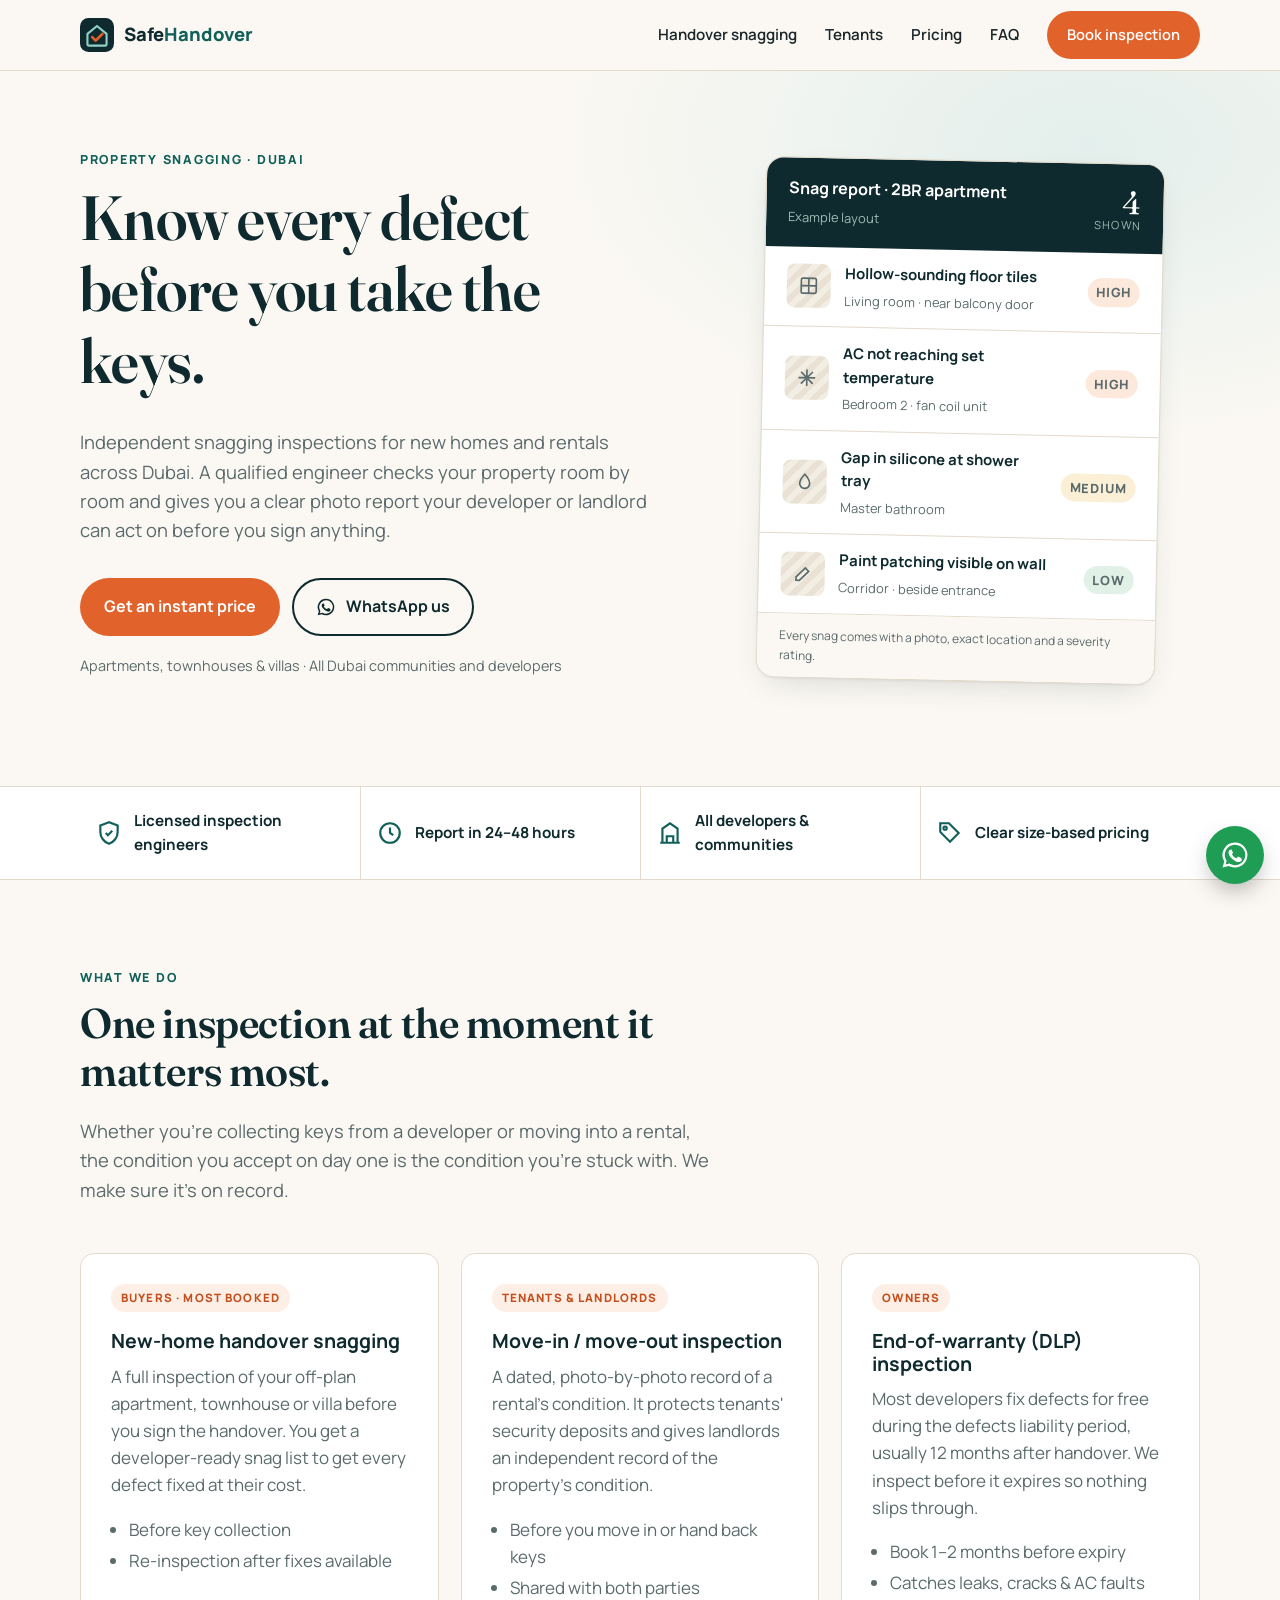
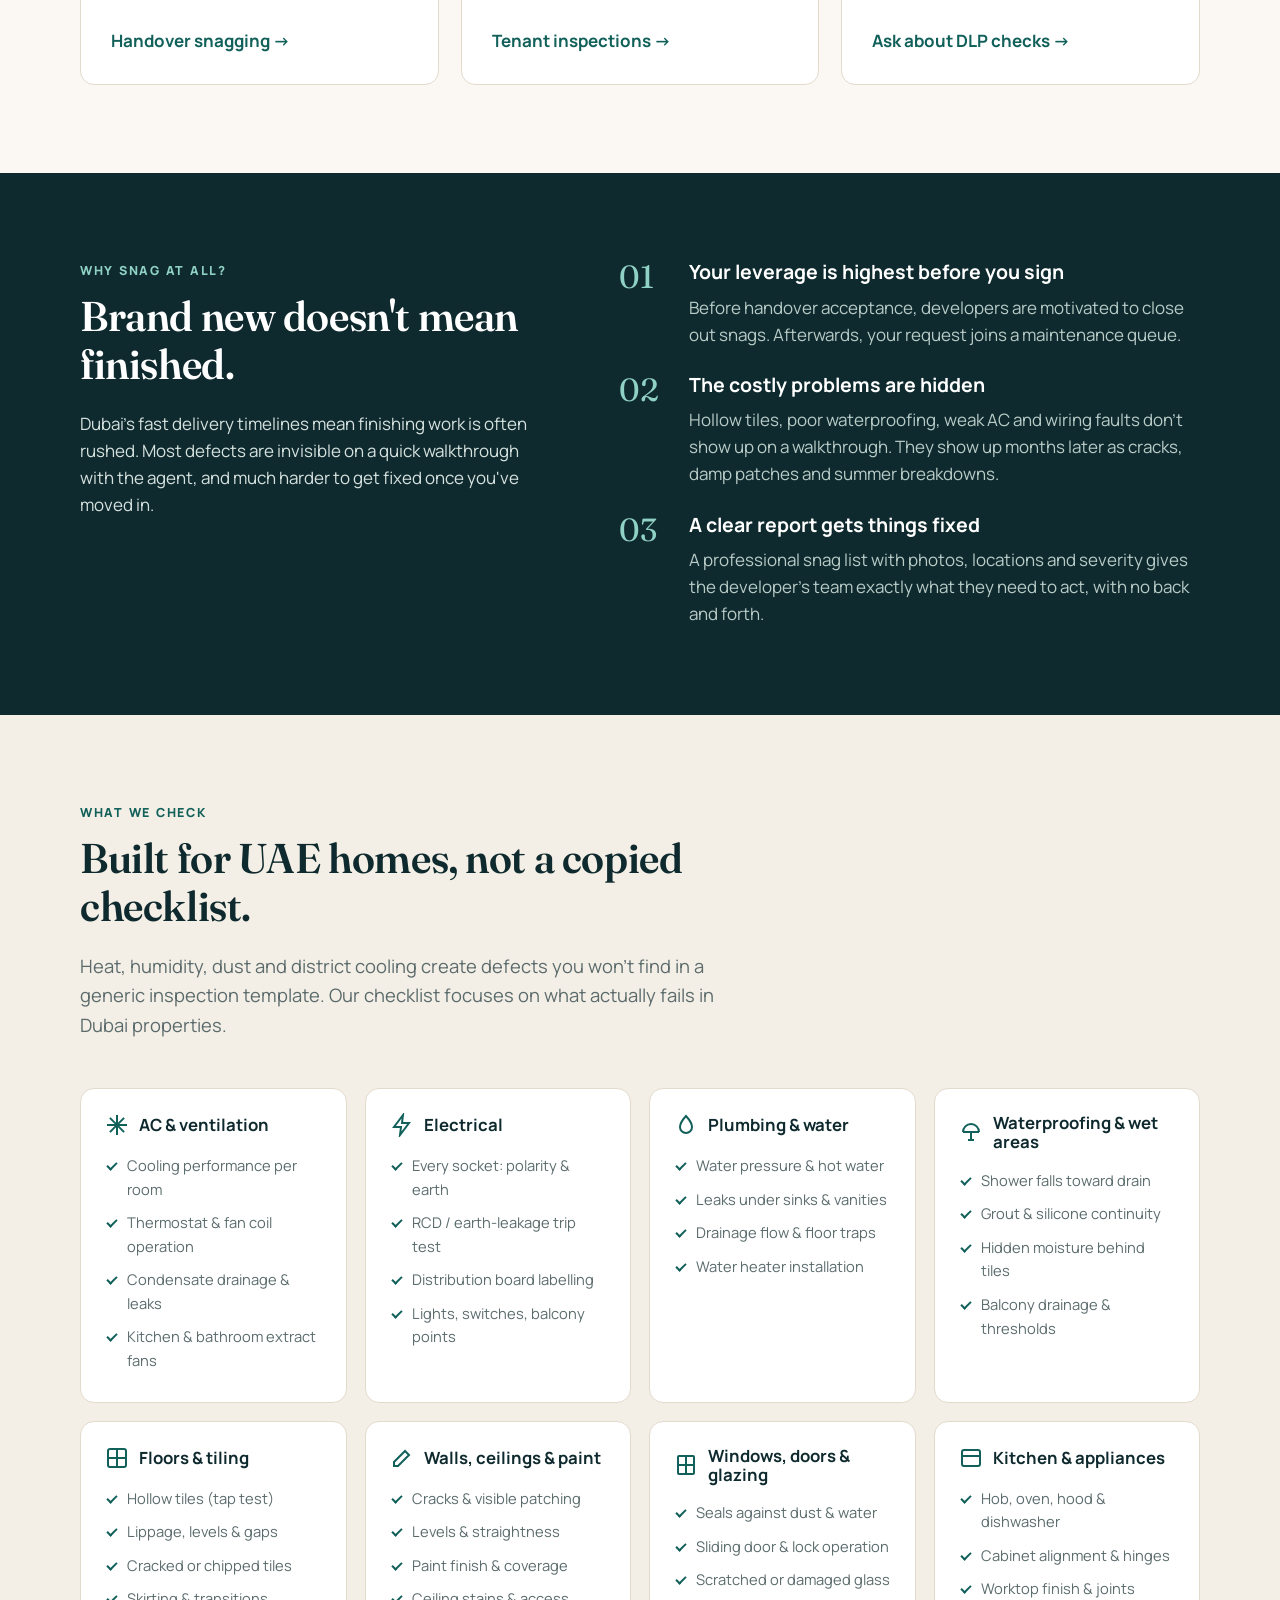
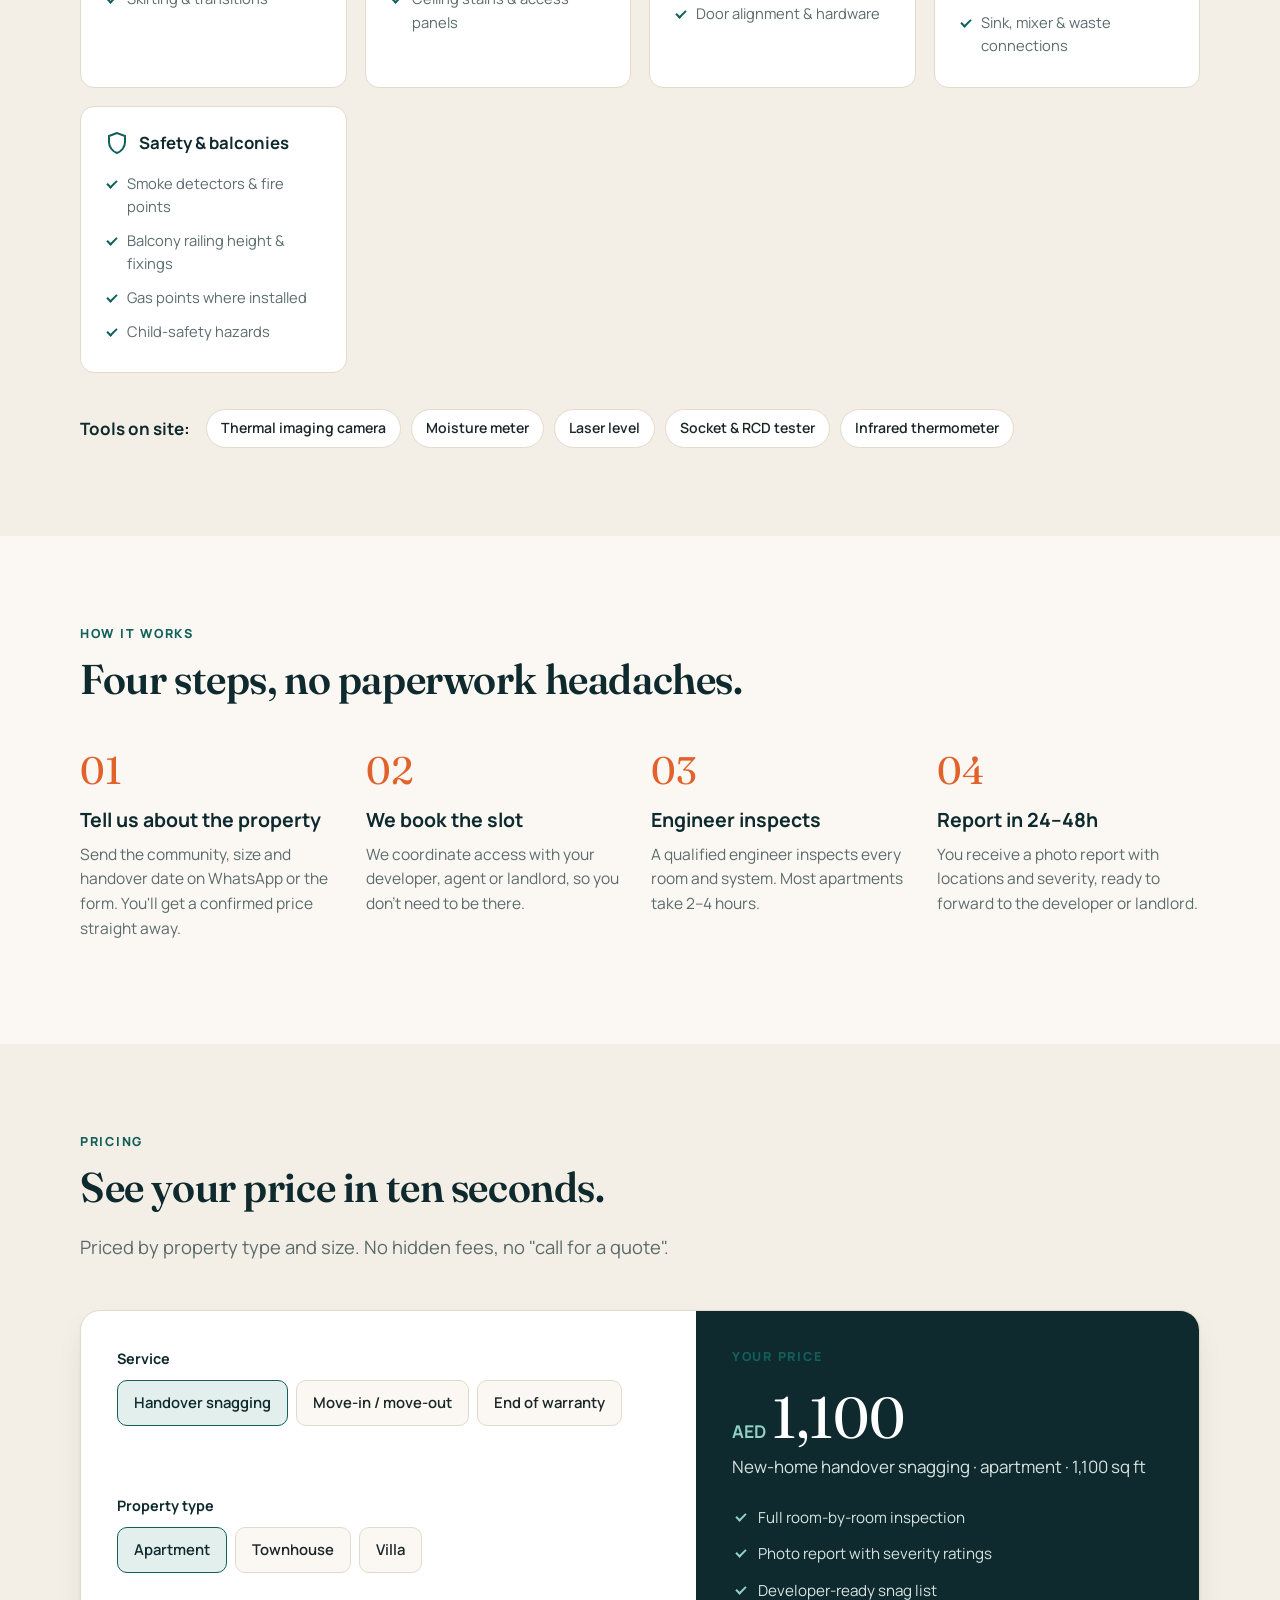
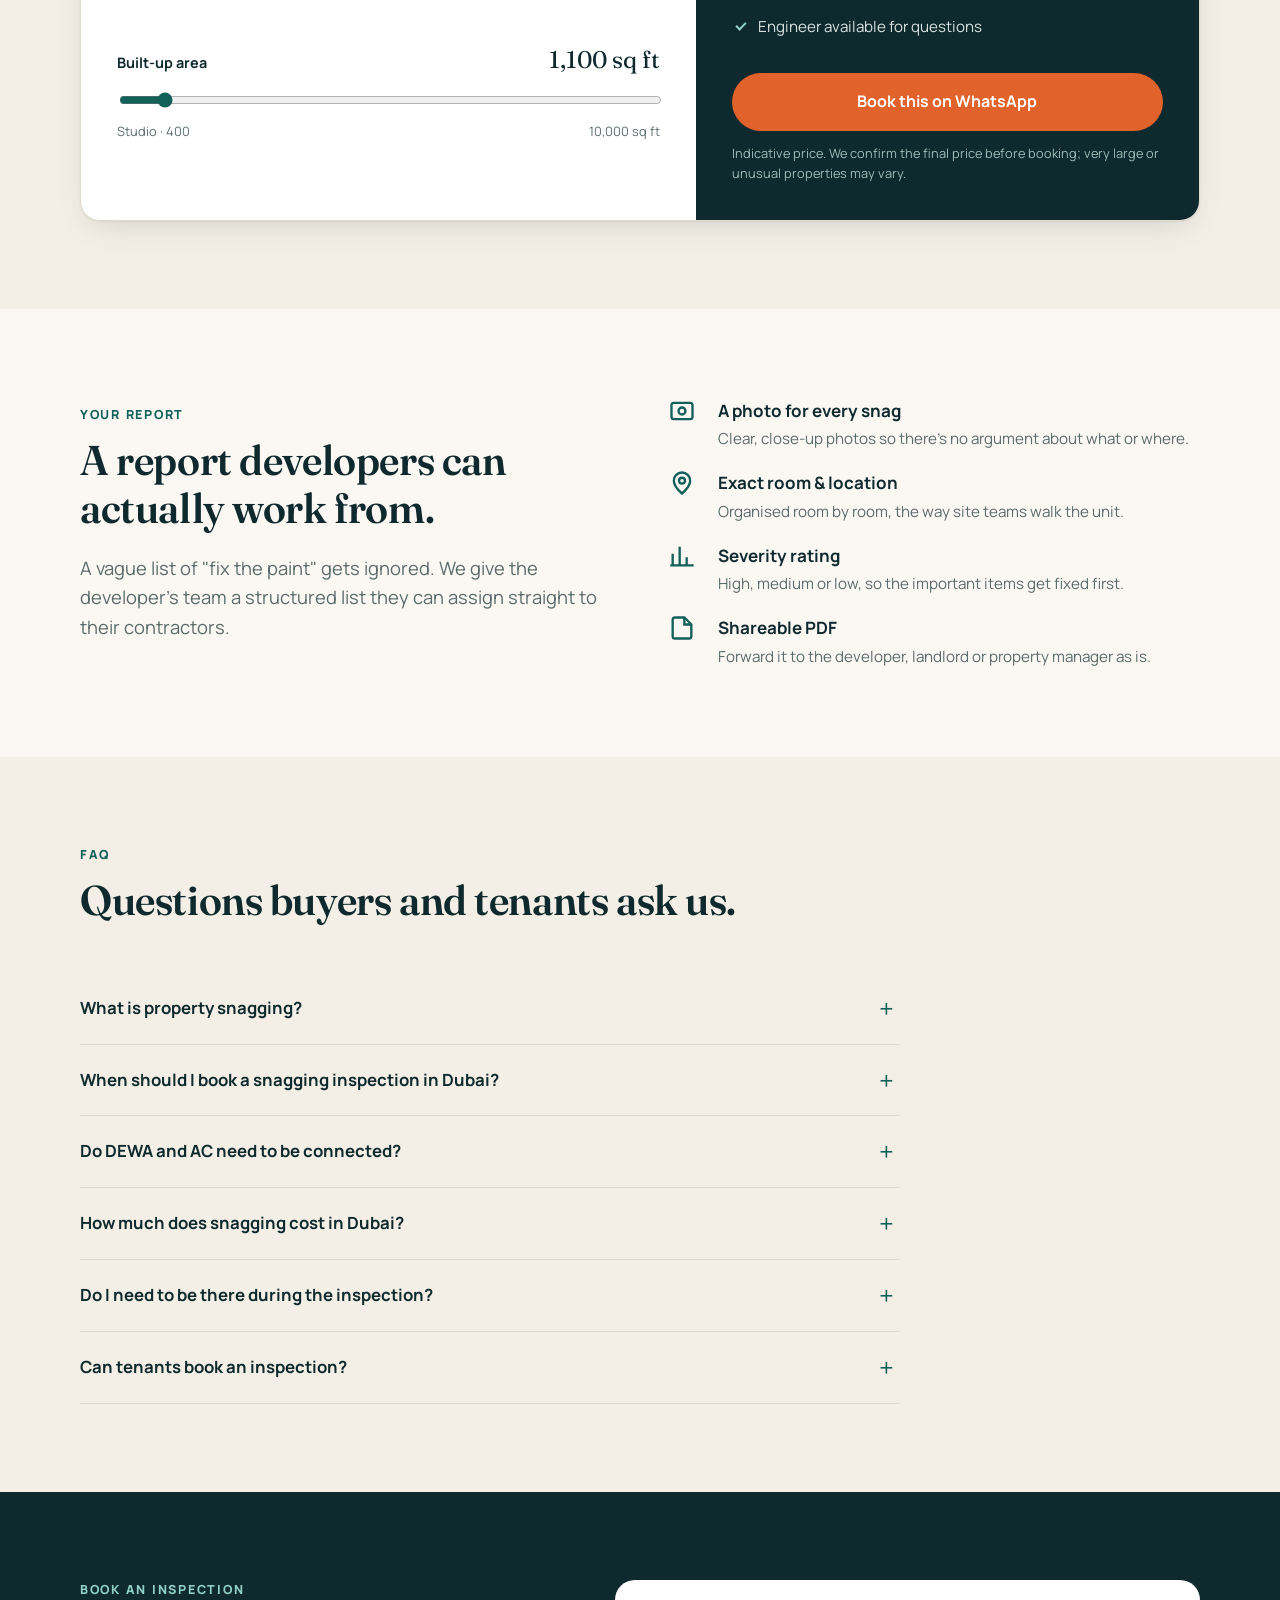
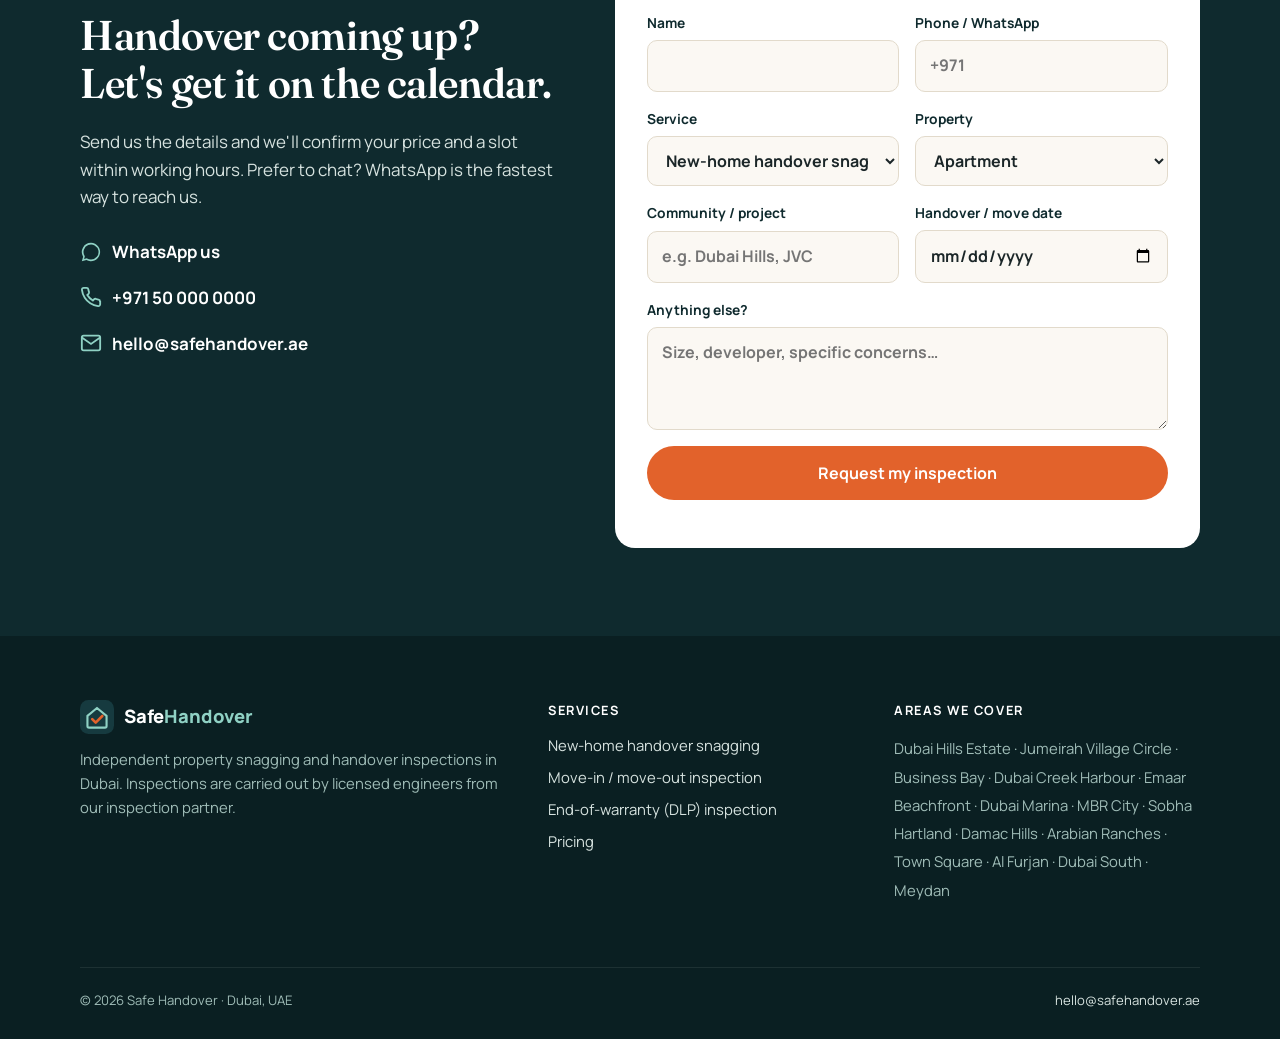
==== index.html @ fc0ac847 "Safe Handover MVP site: home, service pages, price calculator, SEO basics Co-Authored-By: Claude Opu" ====
<!doctype html>
<html lang="en">
<head>
<meta charset="utf-8">
<meta name="viewport" content="width=device-width, initial-scale=1">
<title>Property Snagging Dubai | New Home Handover Inspection | Safe Handover</title>
<meta name="description" content="Independent snagging inspections in Dubai for new-home handovers, end-of-warranty checks and tenant move-in/move-out. Licensed engineers, photo report in 24–48 hours, instant size-based pricing.">
<link rel="canonical" href="https://safehandover.ae/">
<meta name="theme-color" content="#0f2a2e">
<link rel="icon" href="/assets/favicon.svg" type="image/svg+xml">
<meta property="og:type" content="website">
<meta property="og:site_name" content="Safe Handover">
<meta property="og:title" content="Property Snagging Dubai | Safe Handover">
<meta property="og:description" content="Know every defect before you take the keys. Snagging inspections for new homes and rentals across Dubai.">
<meta property="og:url" content="https://safehandover.ae/">
<meta property="og:locale" content="en_AE">
<link rel="preconnect" href="https://fonts.googleapis.com">
<link rel="preconnect" href="https://fonts.gstatic.com" crossorigin>
<link href="https://fonts.googleapis.com/css2?family=Fraunces:opsz,wght@9..144,500;9..144,600&family=Manrope:wght@400;600;700;800&display=swap" rel="stylesheet">
<link rel="stylesheet" href="/assets/styles.css">
<script type="application/ld+json">
{
  "@context": "https://schema.org",
  "@graph": [
    {
      "@type": "HomeAndConstructionBusiness",
      "@id": "https://safehandover.ae/#business",
      "name": "Safe Handover",
      "url": "https://safehandover.ae/",
      "logo": "https://safehandover.ae/assets/favicon.svg",
      "description": "Property snagging and handover inspections for new homes, end-of-warranty checks and tenant move-in/move-out in Dubai.",
      "areaServed": [{ "@type": "City", "name": "Dubai" }],
      "priceRange": "AED 500 – AED 5,000",
      "currenciesAccepted": "AED",
      "openingHours": "Mo-Sa 08:00-20:00"
    },
    {
      "@type": "WebSite",
      "@id": "https://safehandover.ae/#website",
      "url": "https://safehandover.ae/",
      "name": "Safe Handover",
      "publisher": { "@id": "https://safehandover.ae/#business" }
    },
    {
      "@type": "FAQPage",
      "mainEntity": [
        { "@type": "Question", "name": "What is property snagging?", "acceptedAnswer": { "@type": "Answer", "text": "Snagging is a detailed inspection of a property to find defects, incomplete work and items that don't meet the agreed standard. The result is a snag list the developer, landlord or contractor can use to fix everything before you accept the property." } },
        { "@type": "Question", "name": "When should I book a snagging inspection in Dubai?", "acceptedAnswer": { "@type": "Answer", "text": "Book as soon as your developer issues the handover or inspection notice, and before you sign the handover acceptance. Once you sign, you have less leverage to get items fixed quickly." } },
        { "@type": "Question", "name": "Do DEWA and AC need to be connected?", "acceptedAnswer": { "@type": "Answer", "text": "Yes. Electricity, water and cooling (including district cooling where applicable) should be active so the engineer can test sockets, water pressure, drainage, water heaters and AC performance." } },
        { "@type": "Question", "name": "How much does snagging cost in Dubai?", "acceptedAnswer": { "@type": "Answer", "text": "Our pricing is based on property type and size. Use the instant price calculator on this page for an indicative quote; we confirm the final price before booking." } },
        { "@type": "Question", "name": "Do I need to be there during the inspection?", "acceptedAnswer": { "@type": "Answer", "text": "No. Many clients are overseas. We coordinate access with the developer or agent and send you the full photo report. You're welcome to join if you'd like to see the property." } },
        { "@type": "Question", "name": "Can tenants book an inspection?", "acceptedAnswer": { "@type": "Answer", "text": "Yes. A move-in inspection records the condition of a rental before you move in, so you have dated photo evidence when it's time to get your security deposit back." } }
      ]
    }
  ]
}
</script>
</head>
<body>
<a class="skip" href="#main">Skip to content</a>

<header class="site-header">
  <div class="wrap">
    <a class="logo" href="/" aria-label="Safe Handover home">
      <svg viewBox="0 0 64 64" aria-hidden="true"><rect width="64" height="64" rx="16" fill="#0f2a2e"/><path d="M14 30 32 15l18 15v19a3 3 0 0 1-3 3H17a3 3 0 0 1-3-3Z" fill="none" stroke="#8fd1c4" stroke-width="4" stroke-linejoin="round"/><path d="m23 36 6.5 6.5L42 30" fill="none" stroke="#e2622b" stroke-width="5" stroke-linecap="round" stroke-linejoin="round"/></svg>
      <span class="wordmark">Safe<b>Handover</b></span>
    </a>
    <nav class="nav" aria-label="Main">
      <a href="/handover-snagging/">Handover snagging</a>
      <a href="/move-in-move-out-inspection/">Tenants</a>
      <a href="/#pricing">Pricing</a>
      <a href="/#faq">FAQ</a>
      <a class="btn btn--primary" href="/#book">Book inspection</a>
    </nav>
  </div>
</header>

<main id="main">

<!-- Hero -->
<section class="hero">
  <div class="wrap">
    <div>
      <span class="eyebrow">Property snagging · Dubai</span>
      <h1>Know every defect before you take the keys.</h1>
      <p class="lede">Independent snagging inspections for new homes and rentals across Dubai. A qualified engineer checks your property room by room and gives you a clear photo report your developer or landlord can act on before you sign anything.</p>
      <div class="hero-ctas">
        <a class="btn btn--primary" href="#pricing">Get an instant price</a>
        <a class="btn btn--ghost" data-wa data-where="hero" href="#book">
          <svg viewBox="0 0 24 24" fill="currentColor" aria-hidden="true"><path d="M12 2a10 10 0 0 0-8.6 15.1L2 22l5-1.3A10 10 0 1 0 12 2Zm0 18.2a8.2 8.2 0 0 1-4.2-1.2l-.3-.2-3 .8.8-2.9-.2-.3A8.2 8.2 0 1 1 12 20.2Zm4.5-6.1c-.2-.1-1.5-.7-1.7-.8-.2-.1-.4-.1-.6.1l-.8 1c-.1.2-.3.2-.5.1a6.7 6.7 0 0 1-3.3-2.9c-.3-.4.3-.4.7-1.3.1-.2 0-.3 0-.4l-.8-1.8c-.2-.5-.4-.4-.6-.4h-.5a1 1 0 0 0-.7.3 3 3 0 0 0-.9 2.2 5.2 5.2 0 0 0 1.1 2.7 11.8 11.8 0 0 0 4.5 4c1.7.7 2.3.8 3.2.6.5-.1 1.5-.6 1.7-1.2.2-.6.2-1.1.2-1.2-.1-.1-.3-.2-.5-.3Z"/></svg>
          WhatsApp us
        </a>
      </div>
      <p class="hero-note">Apartments, townhouses &amp; villas · All Dubai communities and developers</p>
    </div>

    <figure class="report" aria-label="Example of a snag report">
      <div class="report-top">
        <div><strong>Snag report · 2BR apartment</strong><small>Example layout</small></div>
        <div class="report-count">4<small>shown</small></div>
      </div>
      <div class="snag">
        <div class="snag-thumb"><svg viewBox="0 0 24 24" fill="none" stroke="currentColor" stroke-width="2"><rect x="3" y="3" width="18" height="18" rx="2"/><path d="M3 12h18M12 3v18"/></svg></div>
        <div><b>Hollow-sounding floor tiles</b><span>Living room · near balcony door</span></div>
        <span class="tag tag--high">High</span>
      </div>
      <div class="snag">
        <div class="snag-thumb"><svg viewBox="0 0 24 24" fill="none" stroke="currentColor" stroke-width="2"><path d="M12 2v20M4.9 4.9l14.2 14.2M2 12h20M4.9 19.1 19.1 4.9"/></svg></div>
        <div><b>AC not reaching set temperature</b><span>Bedroom 2 · fan coil unit</span></div>
        <span class="tag tag--high">High</span>
      </div>
      <div class="snag">
        <div class="snag-thumb"><svg viewBox="0 0 24 24" fill="none" stroke="currentColor" stroke-width="2"><path d="M12 3s6 6.5 6 11a6 6 0 0 1-12 0c0-4.5 6-11 6-11Z"/></svg></div>
        <div><b>Gap in silicone at shower tray</b><span>Master bathroom</span></div>
        <span class="tag tag--med">Medium</span>
      </div>
      <div class="snag">
        <div class="snag-thumb"><svg viewBox="0 0 24 24" fill="none" stroke="currentColor" stroke-width="2"><path d="M4 20h4L19 9l-4-4L4 16v4Z"/></svg></div>
        <div><b>Paint patching visible on wall</b><span>Corridor · beside entrance</span></div>
        <span class="tag tag--low">Low</span>
      </div>
      <figcaption class="report-foot">Every snag comes with a photo, exact location and a severity rating.</figcaption>
    </figure>
  </div>
</section>

<!-- Trust strip -->
<div class="trust">
  <div class="wrap">
    <div class="trust-item"><svg viewBox="0 0 24 24" fill="none" stroke="currentColor" stroke-width="2"><path d="M12 2 4 5v6c0 5 3.4 9.4 8 11 4.6-1.6 8-6 8-11V5l-8-3Z"/><path d="m9 12 2 2 4-4"/></svg>Licensed inspection engineers</div>
    <div class="trust-item"><svg viewBox="0 0 24 24" fill="none" stroke="currentColor" stroke-width="2"><circle cx="12" cy="12" r="9"/><path d="M12 7v5l3 2"/></svg>Report in 24–48 hours</div>
    <div class="trust-item"><svg viewBox="0 0 24 24" fill="none" stroke="currentColor" stroke-width="2"><path d="M3 21h18M5 21V8l7-5 7 5v13M9 21v-6h6v6"/></svg>All developers &amp; communities</div>
    <div class="trust-item"><svg viewBox="0 0 24 24" fill="none" stroke="currentColor" stroke-width="2"><path d="M20 12 12 20l-9-9V3h8l9 9Z"/><circle cx="7.5" cy="7.5" r="1.5"/></svg>Clear size-based pricing</div>
  </div>
</div>

<!-- Services -->
<section class="section" id="services">
  <div class="wrap">
    <div class="section-head">
      <span class="eyebrow">What we do</span>
      <h2>One inspection at the moment it matters most.</h2>
      <p class="lede">Whether you're collecting keys from a developer or moving into a rental, the condition you accept on day one is the condition you're stuck with. We make sure it's on record.</p>
    </div>
    <div class="grid-3">
      <article class="card">
        <span class="badge">Buyers · most booked</span>
        <h3>New-home handover snagging</h3>
        <p>A full inspection of your off-plan apartment, townhouse or villa before you sign the handover. You get a developer-ready snag list to get every defect fixed at their cost.</p>
        <ul><li>Before key collection</li><li>Re-inspection after fixes available</li></ul>
        <a class="link" href="/handover-snagging/">Handover snagging</a>
      </article>
      <article class="card">
        <span class="badge">Tenants &amp; landlords</span>
        <h3>Move-in / move-out inspection</h3>
        <p>A dated, photo-by-photo record of a rental's condition. It protects tenants' security deposits and gives landlords an independent record of the property's condition.</p>
        <ul><li>Before you move in or hand back keys</li><li>Shared with both parties</li></ul>
        <a class="link" href="/move-in-move-out-inspection/">Tenant inspections</a>
      </article>
      <article class="card">
        <span class="badge">Owners</span>
        <h3>End-of-warranty (DLP) inspection</h3>
        <p>Most developers fix defects for free during the defects liability period, usually 12 months after handover. We inspect before it expires so nothing slips through.</p>
        <ul><li>Book 1–2 months before expiry</li><li>Catches leaks, cracks &amp; AC faults</li></ul>
        <a class="link" href="#book">Ask about DLP checks</a>
      </article>
    </div>
  </div>
</section>

<!-- Why -->
<section class="section section--ink">
  <div class="wrap why">
    <div>
      <span class="eyebrow">Why snag at all?</span>
      <h2>Brand new doesn't mean finished.</h2>
      <p>Dubai's fast delivery timelines mean finishing work is often rushed. Most defects are invisible on a quick walkthrough with the agent, and much harder to get fixed once you've moved in.</p>
    </div>
    <div class="why-points">
      <div class="why-point"><span class="why-num">01</span><div><h3>Your leverage is highest before you sign</h3><p>Before handover acceptance, developers are motivated to close out snags. Afterwards, your request joins a maintenance queue.</p></div></div>
      <div class="why-point"><span class="why-num">02</span><div><h3>The costly problems are hidden</h3><p>Hollow tiles, poor waterproofing, weak AC and wiring faults don't show up on a walkthrough. They show up months later as cracks, damp patches and summer breakdowns.</p></div></div>
      <div class="why-point"><span class="why-num">03</span><div><h3>A clear report gets things fixed</h3><p>A professional snag list with photos, locations and severity gives the developer's team exactly what they need to act, with no back and forth.</p></div></div>
    </div>
  </div>
</section>

<!-- What we check -->
<section class="section section--sand" id="checklist">
  <div class="wrap">
    <div class="section-head">
      <span class="eyebrow">What we check</span>
      <h2>Built for UAE homes, not a copied checklist.</h2>
      <p class="lede">Heat, humidity, dust and district cooling create defects you won't find in a generic inspection template. Our checklist focuses on what actually fails in Dubai properties.</p>
    </div>
    <div class="checks">
      <div class="check"><h3><svg viewBox="0 0 24 24" fill="none" stroke="currentColor" stroke-width="2"><path d="M12 2v20M4.9 4.9l14.2 14.2M2 12h20M4.9 19.1 19.1 4.9"/></svg>AC &amp; ventilation</h3><ul><li>Cooling performance per room</li><li>Thermostat &amp; fan coil operation</li><li>Condensate drainage &amp; leaks</li><li>Kitchen &amp; bathroom extract fans</li></ul></div>
      <div class="check"><h3><svg viewBox="0 0 24 24" fill="none" stroke="currentColor" stroke-width="2"><path d="M13 2 4 14h7l-1 8 9-12h-7l1-8Z"/></svg>Electrical</h3><ul><li>Every socket: polarity &amp; earth</li><li>RCD / earth-leakage trip test</li><li>Distribution board labelling</li><li>Lights, switches, balcony points</li></ul></div>
      <div class="check"><h3><svg viewBox="0 0 24 24" fill="none" stroke="currentColor" stroke-width="2"><path d="M12 3s6 6.5 6 11a6 6 0 0 1-12 0c0-4.5 6-11 6-11Z"/></svg>Plumbing &amp; water</h3><ul><li>Water pressure &amp; hot water</li><li>Leaks under sinks &amp; vanities</li><li>Drainage flow &amp; floor traps</li><li>Water heater installation</li></ul></div>
      <div class="check"><h3><svg viewBox="0 0 24 24" fill="none" stroke="currentColor" stroke-width="2"><path d="M4 12h16M4 12a8 8 0 0 1 16 0M12 12v8M9 20h6"/></svg>Waterproofing &amp; wet areas</h3><ul><li>Shower falls toward drain</li><li>Grout &amp; silicone continuity</li><li>Hidden moisture behind tiles</li><li>Balcony drainage &amp; thresholds</li></ul></div>
      <div class="check"><h3><svg viewBox="0 0 24 24" fill="none" stroke="currentColor" stroke-width="2"><rect x="3" y="3" width="18" height="18" rx="2"/><path d="M3 12h18M12 3v18"/></svg>Floors &amp; tiling</h3><ul><li>Hollow tiles (tap test)</li><li>Lippage, levels &amp; gaps</li><li>Cracked or chipped tiles</li><li>Skirting &amp; transitions</li></ul></div>
      <div class="check"><h3><svg viewBox="0 0 24 24" fill="none" stroke="currentColor" stroke-width="2"><path d="M4 20h4L19 9l-4-4L4 16v4Z"/></svg>Walls, ceilings &amp; paint</h3><ul><li>Cracks &amp; visible patching</li><li>Levels &amp; straightness</li><li>Paint finish &amp; coverage</li><li>Ceiling stains &amp; access panels</li></ul></div>
      <div class="check"><h3><svg viewBox="0 0 24 24" fill="none" stroke="currentColor" stroke-width="2"><rect x="4" y="3" width="16" height="18" rx="1"/><path d="M12 3v18M4 12h16"/></svg>Windows, doors &amp; glazing</h3><ul><li>Seals against dust &amp; water</li><li>Sliding door &amp; lock operation</li><li>Scratched or damaged glass</li><li>Door alignment &amp; hardware</li></ul></div>
      <div class="check"><h3><svg viewBox="0 0 24 24" fill="none" stroke="currentColor" stroke-width="2"><rect x="3" y="4" width="18" height="16" rx="2"/><path d="M3 10h18M8 15h.01M12 15h.01"/></svg>Kitchen &amp; appliances</h3><ul><li>Hob, oven, hood &amp; dishwasher</li><li>Cabinet alignment &amp; hinges</li><li>Worktop finish &amp; joints</li><li>Sink, mixer &amp; waste connections</li></ul></div>
      <div class="check"><h3><svg viewBox="0 0 24 24" fill="none" stroke="currentColor" stroke-width="2"><path d="M12 2 4 5v6c0 5 3.4 9.4 8 11 4.6-1.6 8-6 8-11V5l-8-3Z"/></svg>Safety &amp; balconies</h3><ul><li>Smoke detectors &amp; fire points</li><li>Balcony railing height &amp; fixings</li><li>Gas points where installed</li><li>Child-safety hazards</li></ul></div>
    </div>
    <div class="tools">
      <strong>Tools on site:</strong>
      <span class="chip">Thermal imaging camera</span>
      <span class="chip">Moisture meter</span>
      <span class="chip">Laser level</span>
      <span class="chip">Socket &amp; RCD tester</span>
      <span class="chip">Infrared thermometer</span>
    </div>
  </div>
</section>

<!-- How it works -->
<section class="section" id="how">
  <div class="wrap">
    <div class="section-head">
      <span class="eyebrow">How it works</span>
      <h2>Four steps, no paperwork headaches.</h2>
    </div>
    <div class="steps">
      <div class="step"><h3>Tell us about the property</h3><p>Send the community, size and handover date on WhatsApp or the form. You'll get a confirmed price straight away.</p></div>
      <div class="step"><h3>We book the slot</h3><p>We coordinate access with your developer, agent or landlord, so you don't need to be there.</p></div>
      <div class="step"><h3>Engineer inspects</h3><p>A qualified engineer inspects every room and system. Most apartments take 2–4 hours.</p></div>
      <div class="step"><h3>Report in 24–48h</h3><p>You receive a photo report with locations and severity, ready to forward to the developer or landlord.</p></div>
    </div>
  </div>
</section>

<!-- Pricing -->
<section class="section section--sand" id="pricing">
  <div class="wrap">
    <div class="section-head">
      <span class="eyebrow">Pricing</span>
      <h2>See your price in ten seconds.</h2>
      <p class="lede">Priced by property type and size. No hidden fees, no "call for a quote".</p>
    </div>
    <div class="calc">
      <form class="calc-form" id="calc" onsubmit="return false">
        <div>
          <span class="field-label">Service</span>
          <div class="seg">
            <input type="radio" name="service" id="s-handover" value="handover" checked><label for="s-handover">Handover snagging</label>
            <input type="radio" name="service" id="s-tenancy" value="tenancy"><label for="s-tenancy">Move-in / move-out</label>
            <input type="radio" name="service" id="s-dlp" value="dlp"><label for="s-dlp">End of warranty</label>
          </div>
        </div>
        <div>
          <span class="field-label">Property type</span>
          <div class="seg">
            <input type="radio" name="ptype" id="t-apartment" value="apartment" checked><label for="t-apartment">Apartment</label>
            <input type="radio" name="ptype" id="t-townhouse" value="townhouse"><label for="t-townhouse">Townhouse</label>
            <input type="radio" name="ptype" id="t-villa" value="villa"><label for="t-villa">Villa</label>
          </div>
        </div>
        <div>
          <div class="size-row"><label class="field-label" for="size">Built-up area</label><span class="size-out" id="size-out">1,100 sq ft</span></div>
          <input type="range" id="size" min="400" max="10000" step="50" value="1100">
          <div class="range-ends"><span>Studio · 400</span><span>10,000 sq ft</span></div>
        </div>
      </form>
      <div class="calc-result" aria-live="polite">
        <span class="eyebrow">Your price</span>
        <div class="price"><small>AED</small><span id="price-out">1,100</span></div>
        <span id="price-summary">New-home handover snagging · apartment · 1,100 sq ft</span>
        <ul>
          <li>Full room-by-room inspection</li>
          <li>Photo report with severity ratings</li>
          <li>Developer-ready snag list</li>
          <li>Engineer available for questions</li>
        </ul>
        <a class="btn btn--primary" id="price-book" href="#book">Book this on WhatsApp</a>
        <p class="calc-note">Indicative price. We confirm the final price before booking; very large or unusual properties may vary.</p>
      </div>
    </div>
  </div>
</section>

<!-- Report -->
<section class="section" id="report">
  <div class="wrap split">
    <div>
      <span class="eyebrow">Your report</span>
      <h2>A report developers can actually work from.</h2>
      <p class="lede">A vague list of "fix the paint" gets ignored. We give the developer's team a structured list they can assign straight to their contractors.</p>
    </div>
    <ul class="feature-list">
      <li><svg viewBox="0 0 24 24" fill="none" stroke="currentColor" stroke-width="2"><rect x="3" y="5" width="18" height="14" rx="2"/><circle cx="12" cy="12" r="3"/></svg><div><b>A photo for every snag</b><span>Clear, close-up photos so there's no argument about what or where.</span></div></li>
      <li><svg viewBox="0 0 24 24" fill="none" stroke="currentColor" stroke-width="2"><path d="M12 21s-7-6.1-7-11a7 7 0 0 1 14 0c0 4.9-7 11-7 11Z"/><circle cx="12" cy="10" r="2.5"/></svg><div><b>Exact room &amp; location</b><span>Organised room by room, the way site teams walk the unit.</span></div></li>
      <li><svg viewBox="0 0 24 24" fill="none" stroke="currentColor" stroke-width="2"><path d="M4 20V10M10 20V4M16 20v-7M22 20H2"/></svg><div><b>Severity rating</b><span>High, medium or low, so the important items get fixed first.</span></div></li>
      <li><svg viewBox="0 0 24 24" fill="none" stroke="currentColor" stroke-width="2"><path d="M14 3H6a2 2 0 0 0-2 2v14a2 2 0 0 0 2 2h12a2 2 0 0 0 2-2V9l-6-6Z"/><path d="M14 3v6h6"/></svg><div><b>Shareable PDF</b><span>Forward it to the developer, landlord or property manager as is.</span></div></li>
    </ul>
  </div>
</section>

<!-- FAQ -->
<section class="section section--sand" id="faq">
  <div class="wrap">
    <div class="section-head">
      <span class="eyebrow">FAQ</span>
      <h2>Questions buyers and tenants ask us.</h2>
    </div>
    <div class="faq">
      <details><summary>What is property snagging?</summary><p>Snagging is a detailed inspection of a property to find defects, incomplete work and items that don't meet the agreed standard. The result is a snag list the developer, landlord or contractor can use to fix everything before you accept the property.</p></details>
      <details><summary>When should I book a snagging inspection in Dubai?</summary><p>Book as soon as your developer issues the handover or inspection notice, and before you sign the handover acceptance. Once you sign, you have less leverage to get items fixed quickly.</p></details>
      <details><summary>Do DEWA and AC need to be connected?</summary><p>Yes. Electricity, water and cooling (including district cooling where applicable) should be active so the engineer can test sockets, water pressure, drainage, water heaters and AC performance.</p></details>
      <details><summary>How much does snagging cost in Dubai?</summary><p>Our pricing is based on property type and size. Use the <a href="#pricing">instant price calculator</a> for an indicative quote; we confirm the final price before booking.</p></details>
      <details><summary>Do I need to be there during the inspection?</summary><p>No. Many clients are overseas. We coordinate access with the developer or agent and send you the full photo report. You're welcome to join if you'd like to see the property.</p></details>
      <details><summary>Can tenants book an inspection?</summary><p>Yes. A move-in inspection records the condition of a rental before you move in, so you have dated photo evidence when it's time to get your security deposit back. <a href="/move-in-move-out-inspection/">More on tenant inspections</a>.</p></details>
    </div>
  </div>
</section>

<!-- Book -->
<section class="section section--ink" id="book">
  <div class="wrap book">
    <div>
      <span class="eyebrow">Book an inspection</span>
      <h2>Handover coming up? Let's get it on the calendar.</h2>
      <p>Send us the details and we'll confirm your price and a slot within working hours. Prefer to chat? WhatsApp is the fastest way to reach us.</p>
      <ul class="contact-lines">
        <li><a data-wa data-where="book" href="#"><svg viewBox="0 0 24 24" fill="currentColor"><path d="M12 2a10 10 0 0 0-8.6 15.1L2 22l5-1.3A10 10 0 1 0 12 2Zm0 18.2a8.2 8.2 0 0 1-4.2-1.2l-.3-.2-3 .8.8-2.9-.2-.3A8.2 8.2 0 1 1 12 20.2Z"/></svg><span class="val">WhatsApp us</span></a></li>
        <li><a data-phone href="#"><svg viewBox="0 0 24 24" fill="none" stroke="currentColor" stroke-width="2"><path d="M22 16.9v3a2 2 0 0 1-2.2 2 19.8 19.8 0 0 1-8.6-3.1 19.5 19.5 0 0 1-6-6A19.8 19.8 0 0 1 2.1 4.2 2 2 0 0 1 4.1 2h3a2 2 0 0 1 2 1.7c.1.9.4 1.8.7 2.7a2 2 0 0 1-.5 2.1L8 9.8a16 16 0 0 0 6 6l1.3-1.3a2 2 0 0 1 2.1-.4c.9.3 1.8.6 2.7.7a2 2 0 0 1 1.7 2Z"/></svg><span class="val"></span></a></li>
        <li><a data-email href="#"><svg viewBox="0 0 24 24" fill="none" stroke="currentColor" stroke-width="2"><rect x="2" y="4" width="20" height="16" rx="2"/><path d="m22 6-10 7L2 6"/></svg><span class="val"></span></a></li>
      </ul>
    </div>
    <form class="form" id="lead-form" novalidate>
      <label>Name<input name="name" autocomplete="name" required></label>
      <label>Phone / WhatsApp<input name="phone" type="tel" autocomplete="tel" placeholder="+971" required></label>
      <label>Service
        <select name="service">
          <option>New-home handover snagging</option>
          <option>Move-in / move-out inspection</option>
          <option>End-of-warranty (DLP) inspection</option>
          <option>Not sure yet</option>
        </select>
      </label>
      <label>Property
        <select name="property">
          <option>Apartment</option>
          <option>Townhouse</option>
          <option>Villa</option>
        </select>
      </label>
      <label>Community / project<input name="community" placeholder="e.g. Dubai Hills, JVC"></label>
      <label>Handover / move date<input name="date" type="date"></label>
      <label class="full">Anything else?<textarea name="message" rows="3" placeholder="Size, developer, specific concerns…"></textarea></label>
      <div class="full"><button class="btn btn--primary" type="submit">Request my inspection</button></div>
      <p class="form-msg full" role="status"></p>
    </form>
  </div>
</section>

</main>

<footer class="site-footer">
  <div class="wrap">
    <div class="footer-grid">
      <div>
        <a class="logo" href="/"><svg viewBox="0 0 64 64" aria-hidden="true" width="34" height="34"><rect width="64" height="64" rx="16" fill="#163a3f"/><path d="M14 30 32 15l18 15v19a3 3 0 0 1-3 3H17a3 3 0 0 1-3-3Z" fill="none" stroke="#8fd1c4" stroke-width="4" stroke-linejoin="round"/><path d="m23 36 6.5 6.5L42 30" fill="none" stroke="#e2622b" stroke-width="5" stroke-linecap="round" stroke-linejoin="round"/></svg><span class="wordmark">Safe<b>Handover</b></span></a>
        <p>Independent property snagging and handover inspections in Dubai. Inspections are carried out by licensed engineers from our inspection partner.</p>
      </div>
      <div>
        <h4>Services</h4>
        <ul>
          <li><a href="/handover-snagging/">New-home handover snagging</a></li>
          <li><a href="/move-in-move-out-inspection/">Move-in / move-out inspection</a></li>
          <li><a href="/#services">End-of-warranty (DLP) inspection</a></li>
          <li><a href="/#pricing">Pricing</a></li>
        </ul>
      </div>
      <div>
        <h4>Areas we cover</h4>
        <p class="areas">Dubai Hills Estate · Jumeirah Village Circle · Business Bay · Dubai Creek Harbour · Emaar Beachfront · Dubai Marina · MBR City · Sobha Hartland · Damac Hills · Arabian Ranches · Town Square · Al Furjan · Dubai South · Meydan</p>
      </div>
    </div>
    <div class="footer-bottom">
      <span>© <span data-year>2026</span> Safe Handover · Dubai, UAE</span>
      <span><a data-email href="#"><span class="val"></span></a></span>
    </div>
  </div>
</footer>

<a class="wa-float" data-wa data-where="float" href="#book" aria-label="Chat on WhatsApp"><svg viewBox="0 0 24 24" fill="currentColor"><path d="M12 2a10 10 0 0 0-8.6 15.1L2 22l5-1.3A10 10 0 1 0 12 2Zm0 18.2a8.2 8.2 0 0 1-4.2-1.2l-.3-.2-3 .8.8-2.9-.2-.3A8.2 8.2 0 1 1 12 20.2Zm4.5-6.1c-.2-.1-1.5-.7-1.7-.8-.2-.1-.4-.1-.6.1l-.8 1c-.1.2-.3.2-.5.1a6.7 6.7 0 0 1-3.3-2.9c-.3-.4.3-.4.7-1.3.1-.2 0-.3 0-.4l-.8-1.8c-.2-.5-.4-.4-.6-.4h-.5a1 1 0 0 0-.7.3 3 3 0 0 0-.9 2.2 5.2 5.2 0 0 0 1.1 2.7 11.8 11.8 0 0 0 4.5 4c1.7.7 2.3.8 3.2.6.5-.1 1.5-.6 1.7-1.2.2-.6.2-1.1.2-1.2-.1-.1-.3-.2-.5-.3Z"/></svg></a>

<script src="/assets/main.js" defer></script>
</body>
</html>
---- assets/styles.css ----
/* Safe Handover — single stylesheet, no build step */
:root {
  --ink: #0f2a2e;
  --teal: #11605a;
  --teal-soft: #e3efec;
  --sand: #f4efe6;
  --paper: #fbf8f3;
  --white: #ffffff;
  --line: #e2dacb;
  --text: #1b2628;
  --muted: #5b6b6c;
  --accent: #e2622b;
  --accent-dark: #c44f1c;
  --high: #c2410c;
  --med: #b7791f;
  --low: #3f7d58;
  --radius: 14px;
  --shadow: 0 1px 2px rgba(15, 42, 46, .06), 0 12px 32px -12px rgba(15, 42, 46, .18);
  --serif: "Fraunces", Georgia, "Times New Roman", serif;
  --sans: "Manrope", system-ui, -apple-system, "Segoe UI", sans-serif;
  --wrap: 1160px;
}

*, *::before, *::after { box-sizing: border-box; }
html { scroll-behavior: smooth; -webkit-text-size-adjust: 100%; }
body {
  margin: 0;
  font-family: var(--sans);
  font-size: 17px;
  line-height: 1.6;
  color: var(--text);
  background: var(--paper);
  -webkit-font-smoothing: antialiased;
}
img, svg { display: block; max-width: 100%; }
a { color: var(--teal); text-underline-offset: 3px; }
h1, h2, h3 { font-family: var(--serif); font-weight: 600; color: var(--ink); line-height: 1.15; letter-spacing: -0.01em; margin: 0 0 .5em; }
h1 { font-size: clamp(2.3rem, 5.2vw, 3.9rem); font-variation-settings: "opsz" 96; }
h2 { font-size: clamp(1.8rem, 3.4vw, 2.6rem); font-variation-settings: "opsz" 72; }
h3 { font-size: 1.22rem; font-family: var(--sans); font-weight: 700; letter-spacing: 0; }
p { margin: 0 0 1em; }
.wrap { width: 100%; max-width: var(--wrap); margin: 0 auto; padding: 0 20px; }
.eyebrow { font-size: .78rem; font-weight: 800; letter-spacing: .14em; text-transform: uppercase; color: var(--teal); margin-bottom: 12px; display: block; }
.lede { font-size: 1.15rem; color: var(--muted); max-width: 640px; }
.section { padding: 88px 0; }
.section--sand { background: var(--sand); }
.section--ink { background: var(--ink); color: #d6e2df; }
.section--ink h2, .section--ink h3 { color: var(--white); }
.section--ink .eyebrow { color: #8fd1c4; }
.section-head { max-width: 720px; margin-bottom: 48px; }
.skip { position: absolute; left: -9999px; }
.skip:focus { left: 16px; top: 16px; background: var(--white); padding: 8px 12px; z-index: 100; }

/* Buttons */
.btn { white-space: nowrap; display: inline-flex; align-items: center; gap: 10px; padding: 14px 22px; border-radius: 999px; font-weight: 700; font-size: 1rem; text-decoration: none; border: 2px solid transparent; cursor: pointer; transition: background .15s, transform .15s, border-color .15s; font-family: var(--sans); }
.btn:active { transform: translateY(1px); }
.btn--primary { background: var(--accent); color: var(--white); }
.btn--primary:hover { background: var(--accent-dark); }
.btn--ghost { border-color: var(--ink); color: var(--ink); background: transparent; }
.btn--ghost:hover { background: var(--ink); color: var(--white); }
.btn--wa { background: #1f9d55; color: var(--white); }
.btn--wa:hover { background: #17834a; }
.btn svg { width: 20px; height: 20px; flex: none; }

/* Header */
.site-header { position: sticky; top: 0; z-index: 50; background: rgba(251, 248, 243, .92); backdrop-filter: saturate(1.4) blur(10px); border-bottom: 1px solid var(--line); }
.site-header .wrap { display: flex; align-items: center; justify-content: space-between; height: 70px; gap: 16px; }
.logo { display: flex; align-items: center; gap: 10px; text-decoration: none; color: var(--ink); font-weight: 800; font-size: 1.15rem; letter-spacing: -.01em; }
.logo svg { width: 34px; height: 34px; }
.logo b { color: var(--teal); font-weight: 800; }
.nav { display: flex; align-items: center; gap: 28px; }
.nav a { color: var(--text); text-decoration: none; font-weight: 600; font-size: .95rem; }
.nav a:hover { color: var(--teal); }
.nav .btn { padding: 10px 18px; font-size: .92rem; color: var(--white); }
@media (max-width: 860px) { .nav a:not(.btn) { display: none; } }
@media (max-width: 400px) { .nav .btn { padding: 9px 14px; font-size: .85rem; } .logo { font-size: 1.05rem; } }

/* Hero */
.hero { padding: 72px 0 88px; position: relative; overflow: hidden; }
.hero::before { content: ""; position: absolute; inset: 0; background: radial-gradient(900px 500px at 85% 10%, var(--teal-soft), transparent 60%); z-index: -1; }
.hero .wrap { display: grid; grid-template-columns: 1.1fr .9fr; gap: 56px; align-items: center; }
.hero .lede { margin: 20px 0 32px; }
.hero-ctas { display: flex; flex-wrap: wrap; gap: 12px; }
.hero-note { margin-top: 18px; font-size: .9rem; color: var(--muted); }
@media (max-width: 920px) { .hero .wrap { grid-template-columns: 1fr; } .hero { padding: 48px 0 64px; } }

/* Report mock */
.report { background: var(--white); border-radius: 18px; box-shadow: var(--shadow); border: 1px solid var(--line); overflow: hidden; transform: rotate(1.2deg); }
.report-top { background: var(--ink); color: var(--white); padding: 18px 22px; display: flex; justify-content: space-between; align-items: center; gap: 12px; }
.report-top strong { font-size: 1rem; display: block; }
.report-top small { color: #9fbcb7; font-size: .8rem; }
.report-count { font-family: var(--serif); font-size: 2rem; line-height: 1; text-align: right; }
.report-count small { display: block; font-family: var(--sans); font-size: .7rem; letter-spacing: .1em; text-transform: uppercase; }
.snag { display: grid; grid-template-columns: 44px 1fr auto; gap: 14px; align-items: center; padding: 14px 22px; border-bottom: 1px solid var(--line); }
.snag-thumb { width: 44px; height: 44px; border-radius: 8px; background: repeating-linear-gradient(135deg, #e9e2d4 0 6px, #f3eee4 6px 12px); display: grid; place-items: center; color: var(--muted); }
.snag-thumb svg { width: 20px; height: 20px; }
.snag b { display: block; font-size: .93rem; color: var(--ink); }
.snag span { font-size: .8rem; color: var(--muted); }
.tag { font-size: .7rem; font-weight: 800; letter-spacing: .06em; text-transform: uppercase; padding: 4px 9px; border-radius: 999px; }
.tag--high { background: #fde8dc; color: var(--high); }
.tag--med { background: #fbf0d6; color: var(--med); }
.tag--low { background: #e2f1e7; color: var(--low); }
.report-foot { padding: 12px 22px; font-size: .75rem; color: var(--muted); background: var(--paper); }

/* Trust strip */
.trust { border-top: 1px solid var(--line); border-bottom: 1px solid var(--line); background: var(--white); }
.trust .wrap { display: grid; grid-template-columns: repeat(4, 1fr); }
.trust-item { display: flex; gap: 12px; align-items: center; padding: 22px 16px; font-weight: 700; font-size: .95rem; color: var(--ink); }
.trust-item + .trust-item { border-left: 1px solid var(--line); }
.trust-item svg { width: 26px; height: 26px; color: var(--teal); flex: none; }
@media (max-width: 860px) { .trust .wrap { grid-template-columns: 1fr 1fr; } .trust-item:nth-child(3) { border-left: 0; } .trust-item:nth-child(n+3) { border-top: 1px solid var(--line); } }

/* Cards */
.grid-3 { display: grid; grid-template-columns: repeat(3, 1fr); gap: 22px; }
@media (max-width: 920px) { .grid-3 { grid-template-columns: 1fr; } }
.card { background: var(--white); border: 1px solid var(--line); border-radius: var(--radius); padding: 30px; display: flex; flex-direction: column; }
.card p { color: var(--muted); }
.card .badge { align-self: flex-start; font-size: .72rem; font-weight: 800; letter-spacing: .1em; text-transform: uppercase; color: var(--accent-dark); background: #fdeee6; padding: 5px 10px; border-radius: 999px; margin-bottom: 18px; }
.card .link { margin-top: auto; font-weight: 700; text-decoration: none; }
.card .link::after { content: " →"; }
.card ul { padding-left: 18px; color: var(--muted); margin: 0 0 22px; }
.card li { margin-bottom: 4px; }

/* Why */
.why { display: grid; grid-template-columns: .9fr 1.1fr; gap: 64px; align-items: start; }
.why-points { display: grid; gap: 26px; }
.why-point { display: grid; grid-template-columns: 52px 1fr; gap: 18px; }
.why-num { font-family: var(--serif); font-size: 2rem; color: #8fd1c4; line-height: 1; }
.why-point p { margin: 0; color: #b8cbc7; }
@media (max-width: 920px) { .why { grid-template-columns: 1fr; gap: 32px; } }

/* Checklist */
.checks { display: grid; grid-template-columns: repeat(auto-fill, minmax(250px, 1fr)); gap: 18px; }
.check { background: var(--white); border-radius: var(--radius); padding: 24px; border: 1px solid var(--line); }
.check h3 { display: flex; align-items: center; gap: 10px; font-size: 1.05rem; margin-bottom: 12px; }
.check h3 svg { width: 24px; height: 24px; color: var(--teal); flex: none; }
.check ul { list-style: none; padding: 0; margin: 0; font-size: .92rem; color: var(--muted); }
.check li { padding: 5px 0 5px 22px; position: relative; }
.check li::before { content: ""; position: absolute; left: 2px; top: 13px; width: 10px; height: 6px; border-left: 2px solid var(--teal); border-bottom: 2px solid var(--teal); transform: rotate(-45deg); }
.tools { margin-top: 36px; display: flex; flex-wrap: wrap; gap: 10px; align-items: center; }
.tools strong { margin-right: 6px; color: var(--ink); }
.chip { background: var(--white); border: 1px solid var(--line); padding: 7px 14px; border-radius: 999px; font-size: .88rem; font-weight: 600; }

/* Steps */
.steps { display: grid; grid-template-columns: repeat(4, 1fr); gap: 22px; counter-reset: step; }
.step { position: relative; padding-top: 58px; }
.step::before { counter-increment: step; content: "0" counter(step); position: absolute; top: 0; left: 0; font-family: var(--serif); font-size: 2.4rem; color: var(--accent); line-height: 1; }
.step p { color: var(--muted); font-size: .97rem; }
@media (max-width: 920px) { .steps { grid-template-columns: 1fr 1fr; } }
@media (max-width: 560px) { .steps { grid-template-columns: 1fr; } }

/* Pricing calculator */
.calc { display: grid; grid-template-columns: 1.1fr .9fr; background: var(--white); border-radius: 20px; border: 1px solid var(--line); box-shadow: var(--shadow); overflow: hidden; }
.calc-form { padding: 36px; display: grid; gap: 26px; }
.calc-result { background: var(--ink); color: #d6e2df; padding: 36px; display: flex; flex-direction: column; }
.calc-result .price { font-family: var(--serif); font-size: clamp(2.6rem, 6vw, 3.6rem); color: var(--white); line-height: 1; margin: 10px 0 6px; }
.calc-result .price small { font-size: 1.1rem; font-family: var(--sans); font-weight: 700; color: #8fd1c4; margin-right: 6px; }
.calc-result ul { list-style: none; padding: 0; margin: 20px 0 28px; font-size: .95rem; }
.calc-result li { padding: 6px 0 6px 26px; position: relative; }
.calc-result li::before { content: ""; position: absolute; left: 4px; top: 13px; width: 10px; height: 6px; border-left: 2px solid #8fd1c4; border-bottom: 2px solid #8fd1c4; transform: rotate(-45deg); }
.calc-result .btn { margin-top: auto; justify-content: center; }
.calc-note { font-size: .8rem; color: #9fbcb7; margin: 12px 0 0; }
.field-label { font-weight: 700; font-size: .9rem; color: var(--ink); margin-bottom: 10px; display: block; }
.seg { display: flex; flex-wrap: wrap; gap: 8px; }
.seg input { position: absolute; opacity: 0; pointer-events: none; }
.seg label { padding: 10px 16px; border: 1.5px solid var(--line); border-radius: 10px; cursor: pointer; font-weight: 600; font-size: .93rem; background: var(--paper); }
.seg input:checked + label { border-color: var(--teal); background: var(--teal-soft); color: var(--ink); }
.seg input:focus-visible + label { outline: 2px solid var(--teal); outline-offset: 2px; }
.size-row { display: flex; align-items: baseline; justify-content: space-between; }
.size-out { font-family: var(--serif); font-size: 1.5rem; color: var(--ink); }
input[type=range] { width: 100%; accent-color: var(--teal); height: 28px; }
.range-ends { display: flex; justify-content: space-between; font-size: .8rem; color: var(--muted); }
@media (max-width: 860px) { .calc { grid-template-columns: 1fr; } .calc-form, .calc-result { padding: 26px; } }

/* Report features */
.split { display: grid; grid-template-columns: 1fr 1fr; gap: 56px; align-items: center; }
@media (max-width: 920px) { .split { grid-template-columns: 1fr; gap: 32px; } }
.feature-list { list-style: none; padding: 0; margin: 0; display: grid; gap: 18px; }
.feature-list li { display: grid; grid-template-columns: 36px 1fr; gap: 14px; }
.feature-list svg { width: 28px; height: 28px; color: var(--teal); }
.feature-list b { display: block; color: var(--ink); }
.feature-list span { color: var(--muted); font-size: .95rem; }

/* FAQ */
.faq { max-width: 820px; }
.faq details { border-bottom: 1px solid var(--line); }
.faq summary { list-style: none; cursor: pointer; padding: 22px 40px 22px 0; font-weight: 700; font-size: 1.05rem; color: var(--ink); position: relative; }
.faq summary::-webkit-details-marker { display: none; }
.faq summary::after { content: "+"; position: absolute; right: 6px; top: 16px; font-size: 1.6rem; font-weight: 400; color: var(--teal); transition: transform .2s; }
.faq details[open] summary::after { transform: rotate(45deg); }
.faq details p { color: var(--muted); padding-bottom: 6px; }

/* Booking form */
.book { display: grid; grid-template-columns: .9fr 1.1fr; gap: 56px; align-items: start; }
@media (max-width: 920px) { .book { grid-template-columns: 1fr; gap: 32px; } }
.form { background: var(--white); border-radius: 20px; padding: 32px; display: grid; grid-template-columns: 1fr 1fr; gap: 16px; color: var(--text); }
.form .full { grid-column: 1 / -1; }
.form label { font-size: .86rem; font-weight: 700; color: var(--ink); display: grid; gap: 6px; }
.form input, .form select, .form textarea { font: inherit; font-size: 1rem; padding: 12px 14px; border: 1.5px solid var(--line); border-radius: 10px; background: var(--paper); color: var(--text); width: 100%; }
.form input:focus, .form select:focus, .form textarea:focus { outline: none; border-color: var(--teal); background: var(--white); }
.form .btn { justify-content: center; width: 100%; }
.form-msg { font-size: .9rem; margin: 0; }
.form-msg.ok { color: var(--low); font-weight: 700; }
.form-msg.err { color: var(--high); }
@media (max-width: 560px) { .form { grid-template-columns: 1fr; padding: 22px; } }
.contact-lines { list-style: none; padding: 0; margin: 28px 0 0; display: grid; gap: 14px; }
.contact-lines a { color: var(--white); font-weight: 700; text-decoration: none; display: inline-flex; gap: 10px; align-items: center; }
.contact-lines svg { width: 22px; height: 22px; color: #8fd1c4; }

/* Article (service pages) */
.page-hero { padding: 64px 0 48px; background: var(--sand); border-bottom: 1px solid var(--line); }
.crumbs { font-size: .85rem; color: var(--muted); margin-bottom: 18px; }
.crumbs a { color: var(--muted); }
.article { display: grid; grid-template-columns: minmax(0, 1fr) 320px; gap: 56px; padding-top: 64px; padding-bottom: 88px; }
.article h2 { font-size: 1.8rem; margin-top: 1.6em; }
.article h2:first-child { margin-top: 0; }
.article ul, .article ol { padding-left: 22px; }
.article li { margin-bottom: 8px; }
.aside { position: sticky; top: 96px; align-self: start; background: var(--ink); color: #d6e2df; border-radius: 18px; padding: 28px; }
.aside h3 { color: var(--white); font-family: var(--serif); font-size: 1.4rem; }
.aside .btn { width: 100%; justify-content: center; margin-top: 10px; }
.callout { background: var(--teal-soft); border-left: 4px solid var(--teal); padding: 18px 22px; border-radius: 0 12px 12px 0; margin: 24px 0; }
@media (max-width: 920px) { .article { grid-template-columns: 1fr; } .aside { position: static; } }

/* Footer */
.site-footer { background: #0a1f22; color: #9fbcb7; padding: 64px 0 28px; font-size: .93rem; }
.footer-grid { display: grid; grid-template-columns: 1.4fr 1fr 1fr; gap: 40px; }
.site-footer h4 { color: var(--white); font-size: .8rem; letter-spacing: .12em; text-transform: uppercase; margin: 0 0 14px; }
.site-footer a { color: #d6e2df; text-decoration: none; }
.site-footer a:hover { color: var(--white); }
.site-footer ul { list-style: none; padding: 0; margin: 0; display: grid; gap: 8px; }
.site-footer .logo { color: var(--white); margin-bottom: 14px; }
.site-footer .logo b { color: #8fd1c4; }
.areas { line-height: 1.9; }
.footer-bottom { border-top: 1px solid rgba(255,255,255,.08); margin-top: 48px; padding-top: 22px; display: flex; flex-wrap: wrap; justify-content: space-between; gap: 12px; font-size: .82rem; }
@media (max-width: 860px) { .footer-grid { grid-template-columns: 1fr; } }

/* Floating WhatsApp (mobile) */
.wa-float { position: fixed; right: 16px; bottom: 16px; z-index: 60; width: 58px; height: 58px; border-radius: 50%; background: #1f9d55; color: var(--white); display: grid; place-items: center; box-shadow: 0 10px 24px -6px rgba(0,0,0,.35); }
.wa-float svg { width: 30px; height: 30px; }

@media (prefers-reduced-motion: reduce) { html { scroll-behavior: auto; } * { transition: none !important; } }
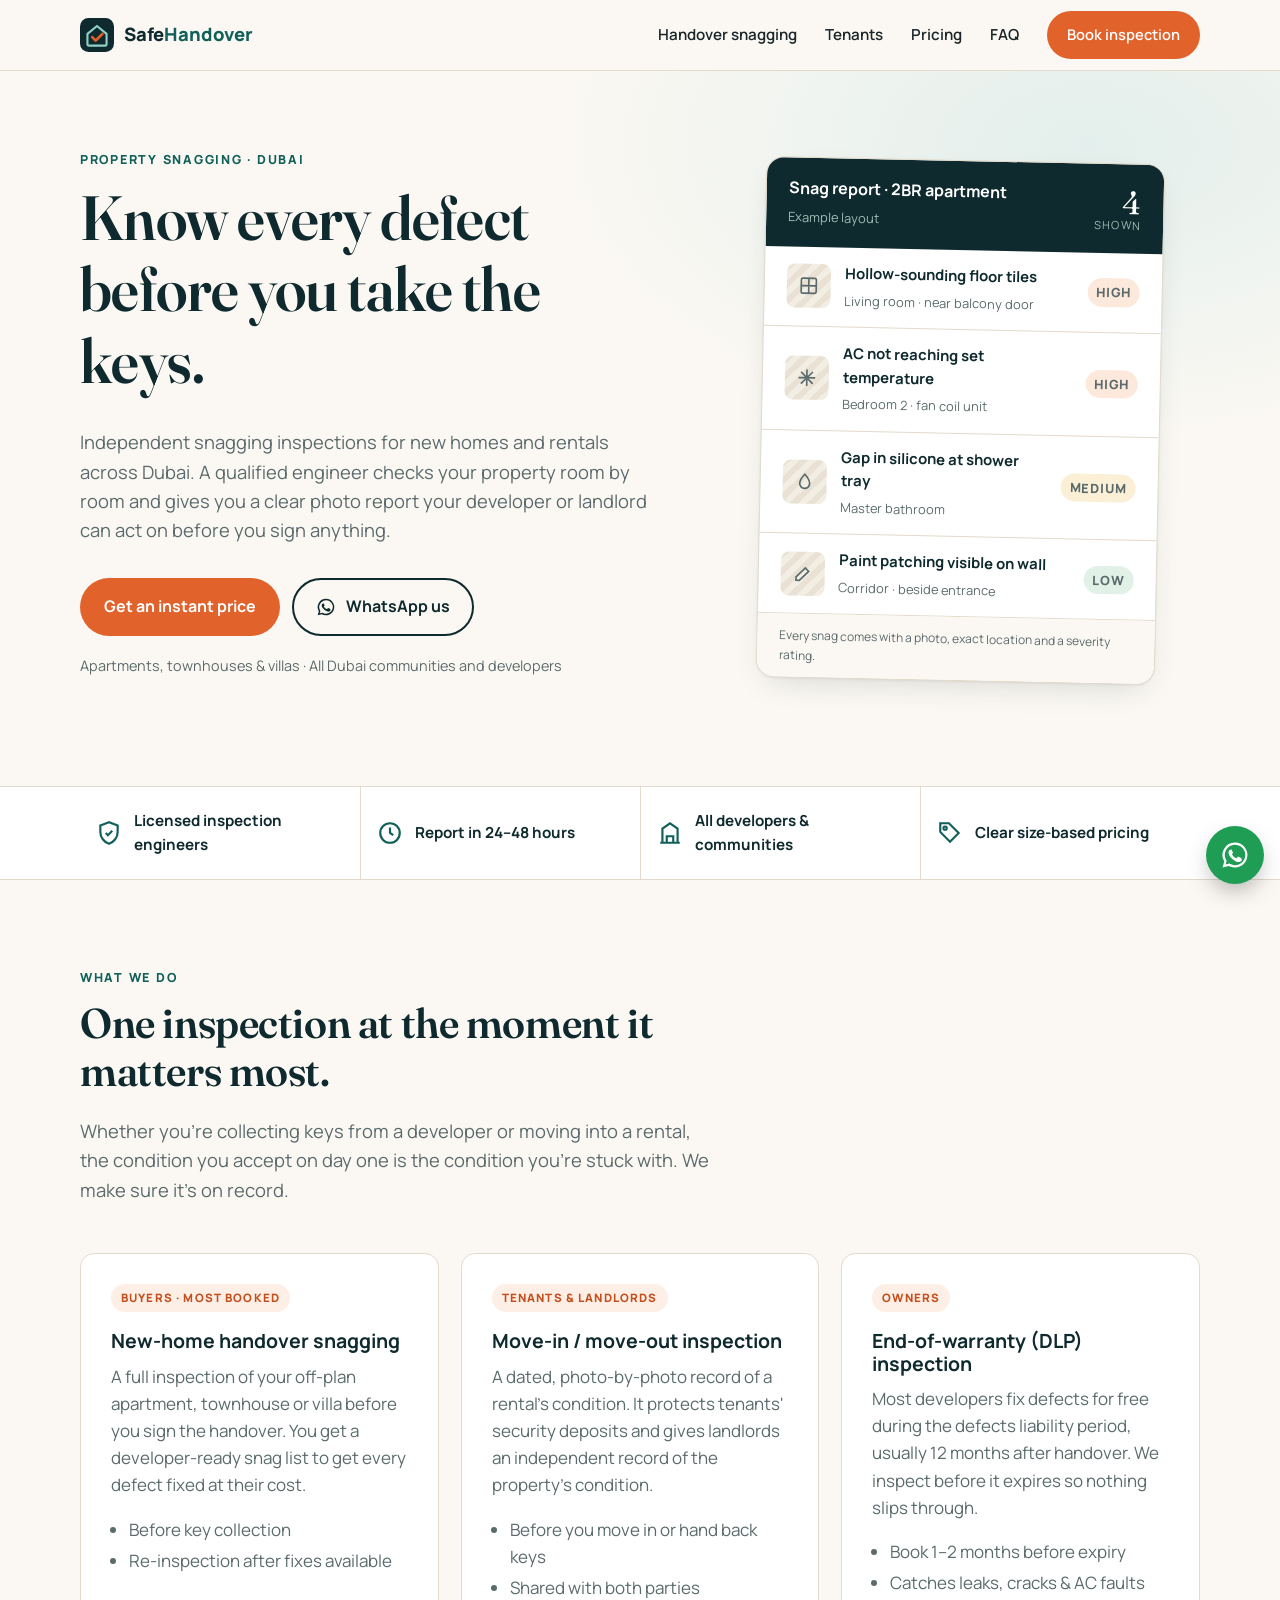
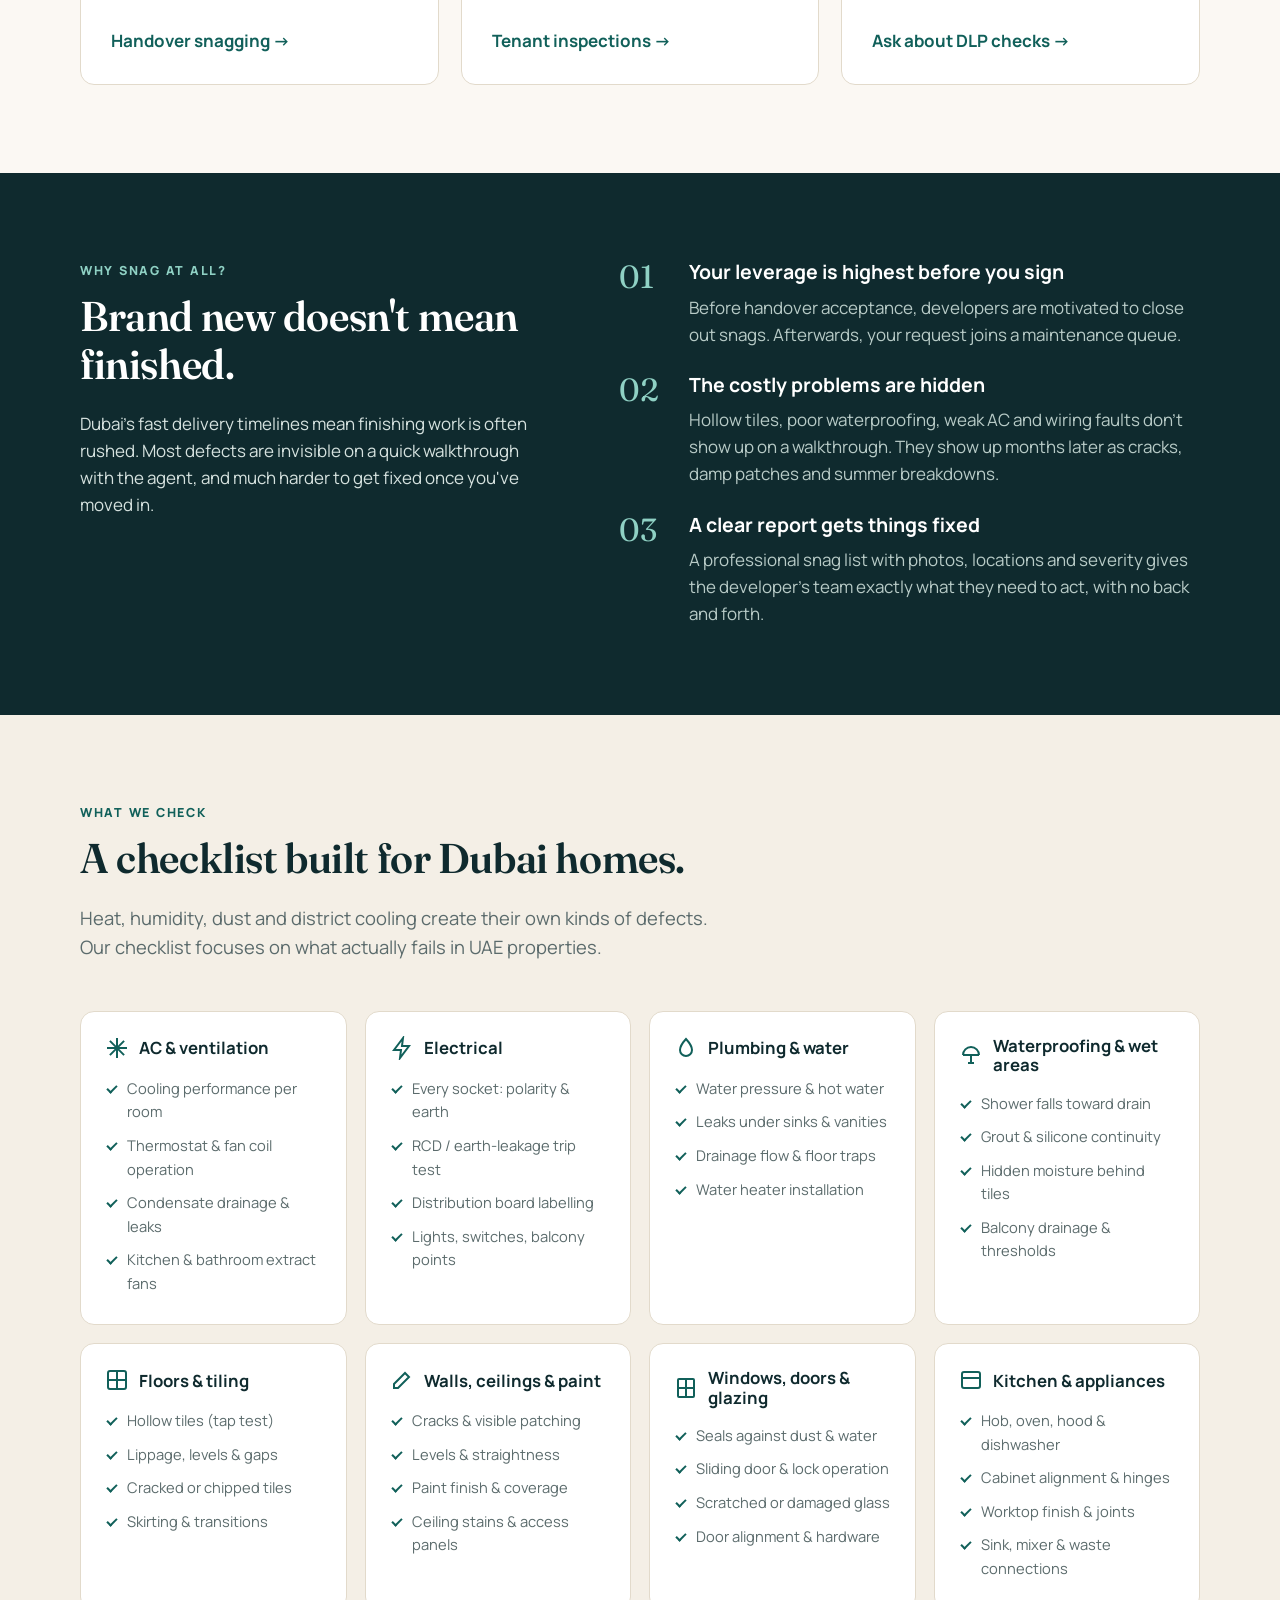
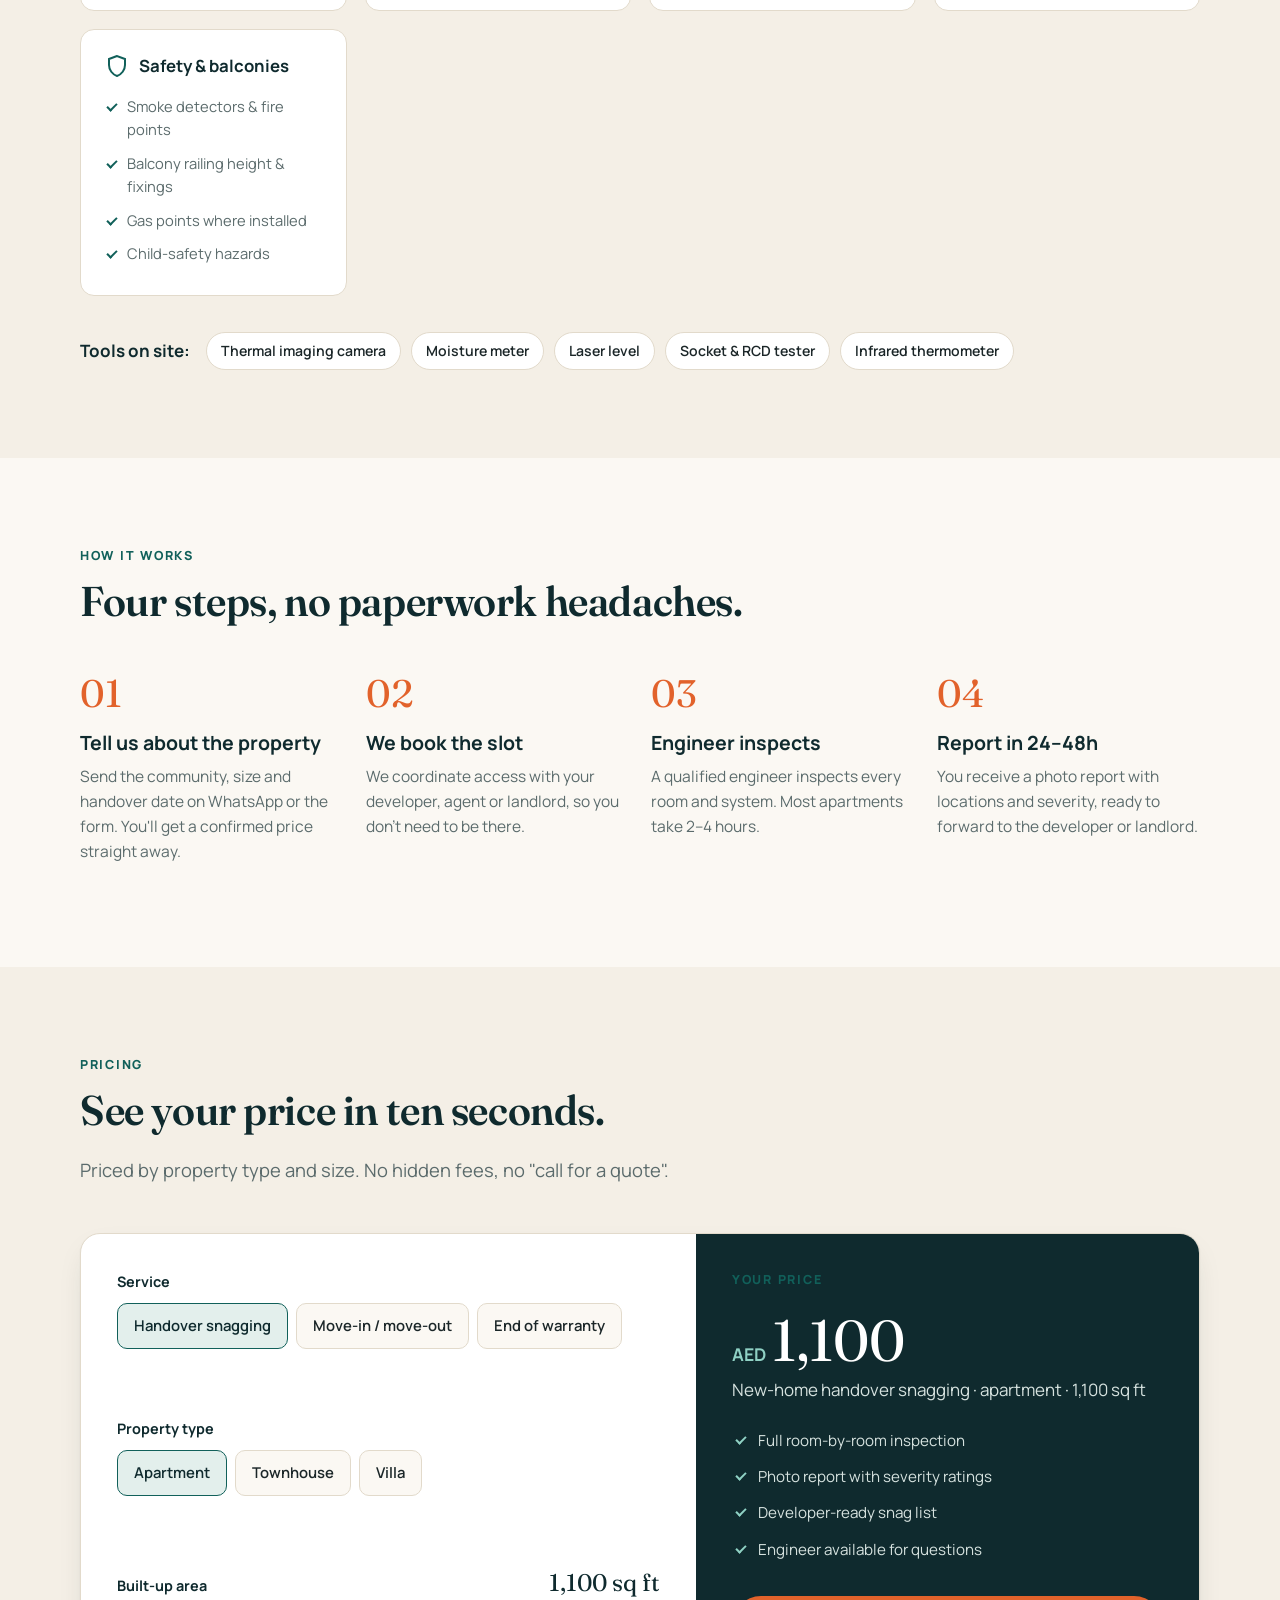
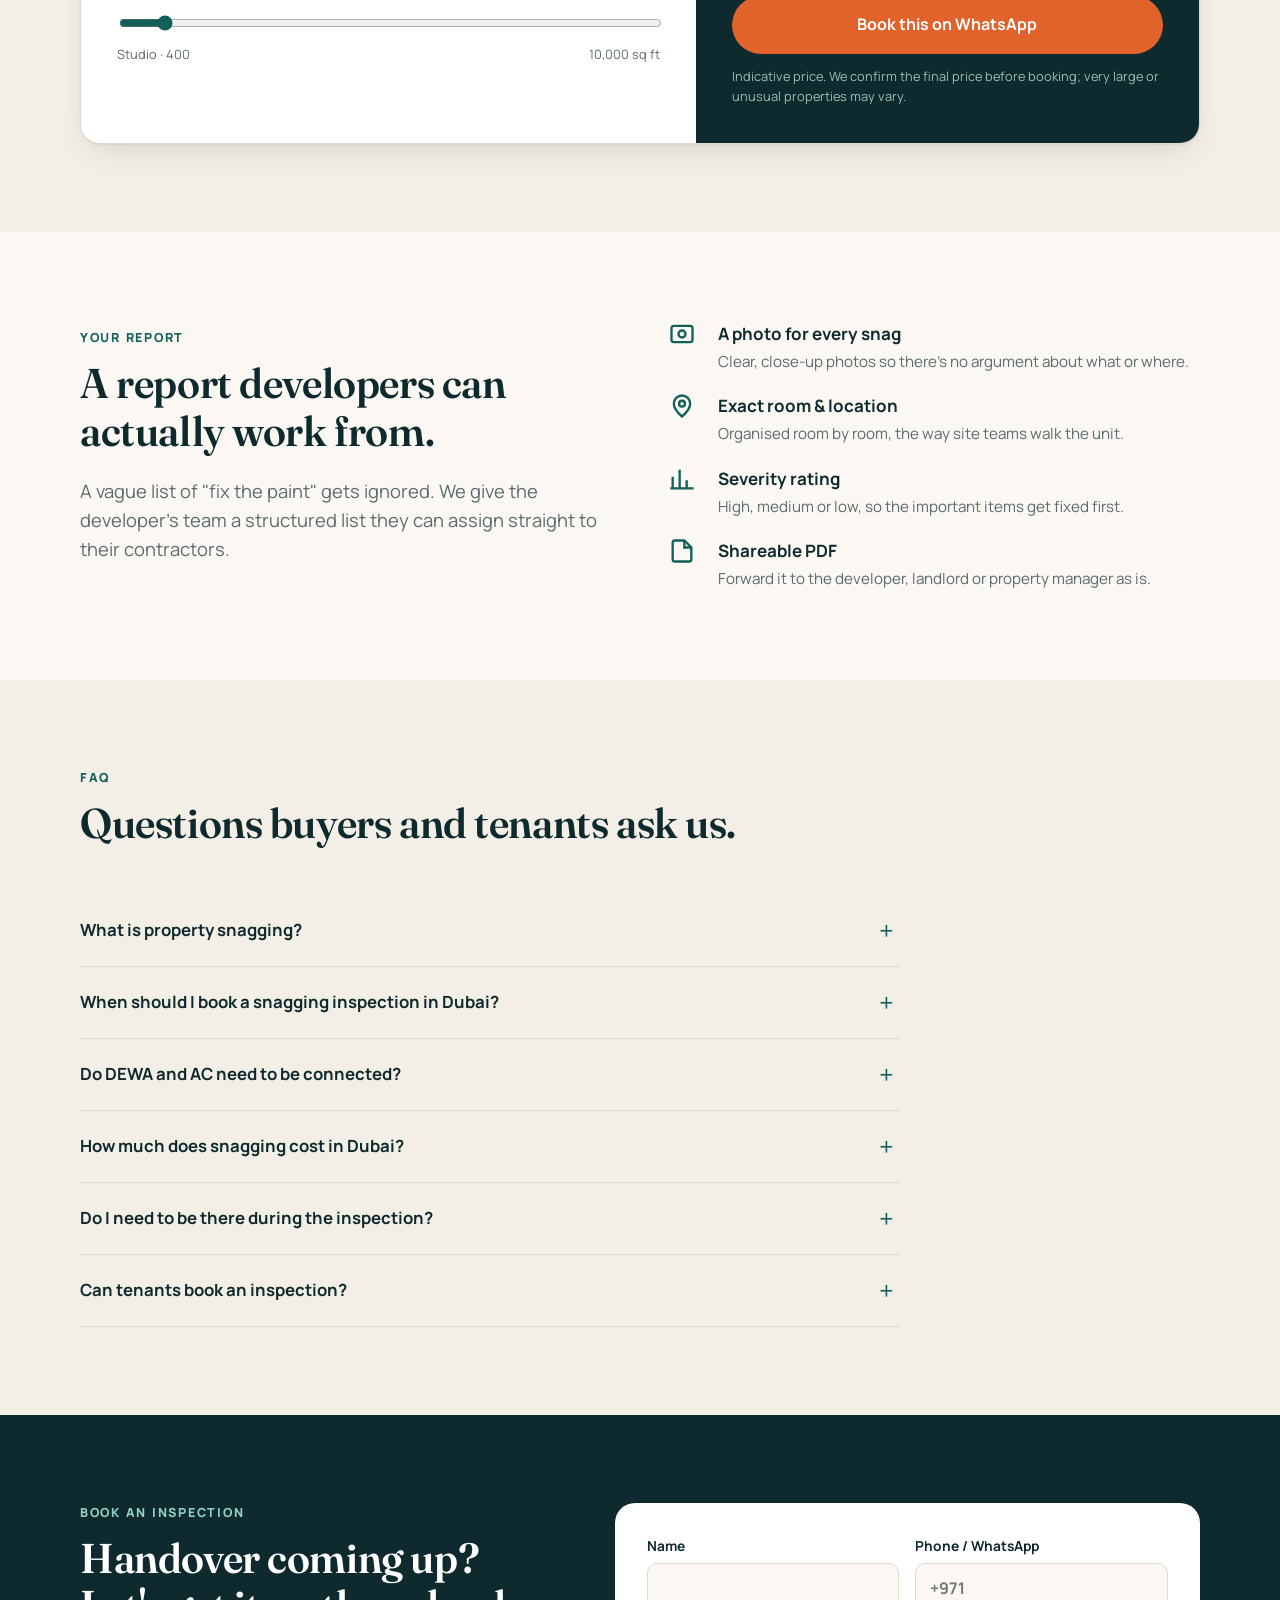
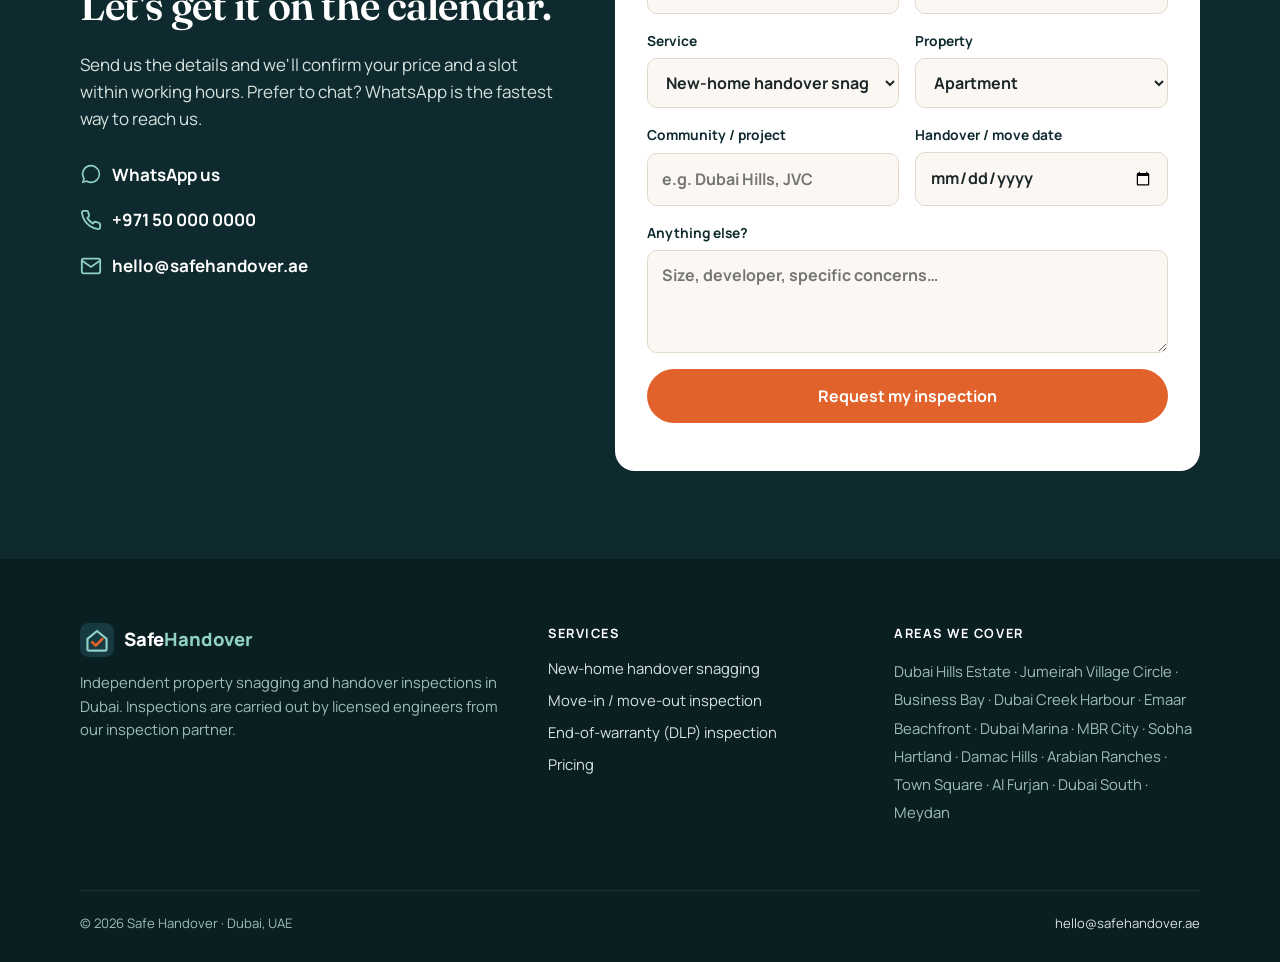
==== commit 5371eeb1: "Reword checklist heading Co-Authored-By: Claude Opus 5.5 <noreply@anthropic.com>" ====
--- a/index.html
+++ b/index.html
@@ -3,6 +3,14 @@
 <head>
 <meta charset="utf-8">
 <meta name="viewport" content="width=device-width, initial-scale=1">
+<!-- Google tag (gtag.js) -->
+<script async src="https://www.googletagmanager.com/gtag/js?id=G-9QP46VH13N"></script>
+<script>
+  window.dataLayer = window.dataLayer || [];
+  function gtag(){dataLayer.push(arguments);}
+  gtag('js', new Date());
+  gtag('config', 'G-9QP46VH13N');
+</script>
 <title>Property Snagging Dubai | New Home Handover Inspection | Safe Handover</title>
 <meta name="description" content="Independent snagging inspections in Dubai for new-home handovers, end-of-warranty checks and tenant move-in/move-out. Licensed engineers, photo report in 24–48 hours, instant size-based pricing.">
 <link rel="canonical" href="https://safehandover.ae/">
@@ -189,8 +197,8 @@
   <div class="wrap">
     <div class="section-head">
       <span class="eyebrow">What we check</span>
-      <h2>Built for UAE homes, not a copied checklist.</h2>
-      <p class="lede">Heat, humidity, dust and district cooling create defects you won't find in a generic inspection template. Our checklist focuses on what actually fails in Dubai properties.</p>
+      <h2>A checklist built for Dubai homes.</h2>
+      <p class="lede">Heat, humidity, dust and district cooling create their own kinds of defects. Our checklist focuses on what actually fails in UAE properties.</p>
     </div>
     <div class="checks">
       <div class="check"><h3><svg viewBox="0 0 24 24" fill="none" stroke="currentColor" stroke-width="2"><path d="M12 2v20M4.9 4.9l14.2 14.2M2 12h20M4.9 19.1 19.1 4.9"/></svg>AC &amp; ventilation</h3><ul><li>Cooling performance per room</li><li>Thermostat &amp; fan coil operation</li><li>Condensate drainage &amp; leaks</li><li>Kitchen &amp; bathroom extract fans</li></ul></div>
